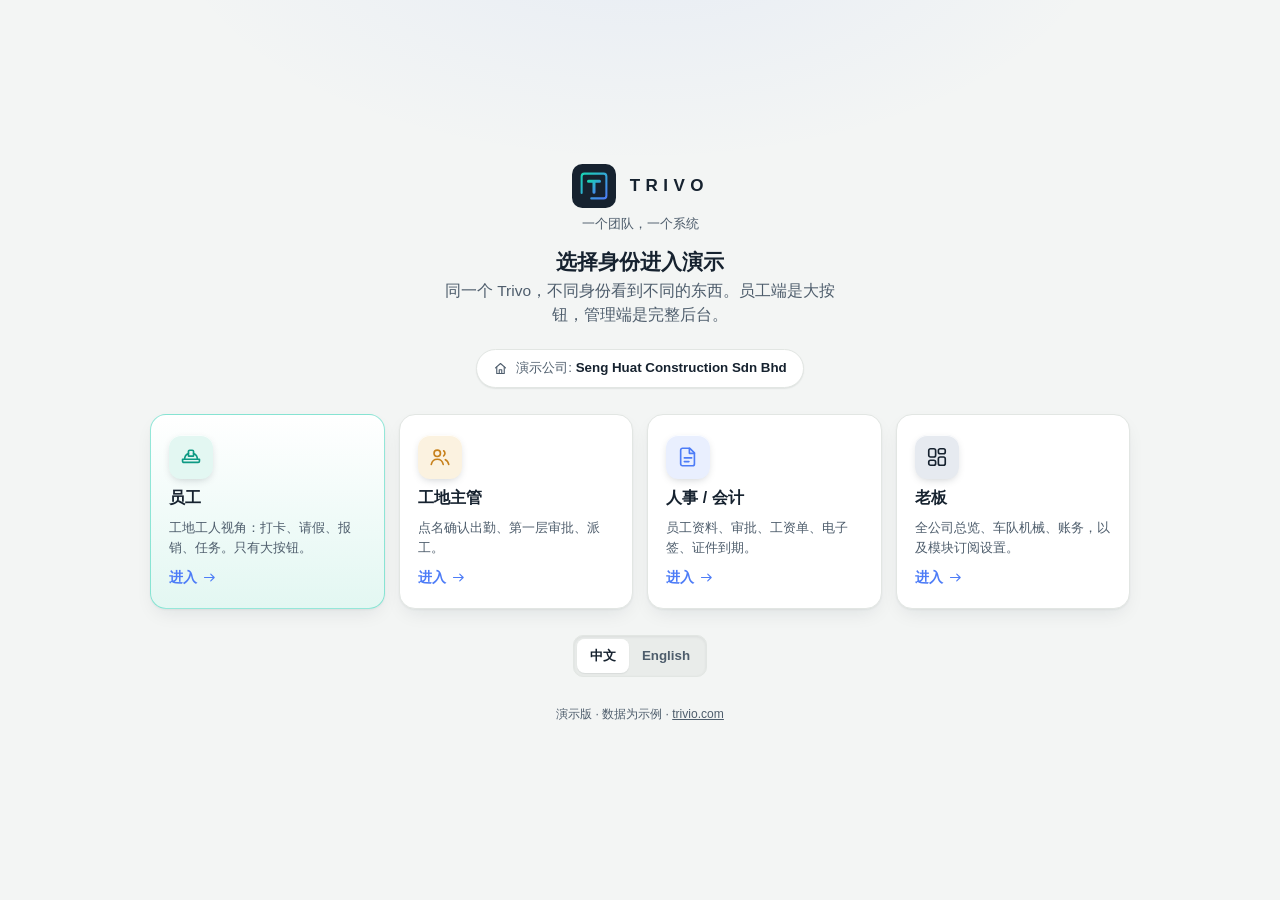
==== app.html @ 72b9173a "Trivo website + interactive demo" ====
<!DOCTYPE html>
<html lang="zh-CN">
<head>
<meta charset="UTF-8">
<meta name="viewport" content="width=device-width, initial-scale=1.0, viewport-fit=cover">
<title>Trivo · 演示 Demo</title>
<meta name="description" content="Trivo interactive demo — one login, modules by subscription: attendance, HR & payroll, tasks, inventory, fleet, accounting.">
<meta name="theme-color" content="#F3F5F4">
<meta name="apple-mobile-web-app-capable" content="yes">
<meta name="apple-mobile-web-app-status-bar-style" content="default">
<link rel="icon" href="assets/img/favicon.svg" type="image/svg+xml">
<link rel="stylesheet" href="assets/css/app.css">
</head>
<body>
<div id="app"><noscript><div style="padding:40px;text-align:center;font-family:sans-serif">请启用 JavaScript · Please enable JavaScript.</div></noscript></div>
<div id="toast-root" aria-live="assertive"></div>
<div id="modal-root"></div>
<script src="assets/js/app/i18n.js"></script>
<script src="assets/js/app/data.js"></script>
<script src="assets/js/app/ui.js"></script>
<script src="assets/js/app/views.js"></script>
<script src="assets/js/app/worker.js"></script>
<script src="assets/js/app/main.js"></script>
</body>
</html>
---- assets/css/app.css ----
/* ============================================================
   TRIVO app — light product theme
   Navy ink · paper surfaces · teal/blue accents (brand family)
   Worker mode = mobile-first, big targets, calm.
   ============================================================ */
:root {
  --bg: #F3F5F4;
  --bg-deep: #E9ECEA;
  --surface: #FFFFFF;
  --surface-2: #F9FAF9;
  --line: #E2E6E3;
  --line-strong: #CFD5D1;
  --ink: #16222F;
  --ink-2: #4E5D6C;
  --ink-3: #87939F;

  --navy: #16222F;
  --navy-2: #223247;
  --teal: #16C9AC;
  --teal-deep: #0E9A84;
  --teal-soft: #E3F7F2;
  --blue: #4D7CF7;
  --blue-soft: #E9EFFE;
  --grad: linear-gradient(110deg, #19D3B4, #4D7CF7);

  --amber: #C7811C; --amber-soft: #FBF2E0;
  --green: #2E8A63; --green-soft: #E4F3EB;
  --red: #C0493A; --red-soft: #FAE8E5;

  --sh-1: 0 1px 2px rgba(22,34,47,.05), 0 1px 1px rgba(22,34,47,.03);
  --sh-2: 0 1px 2px rgba(22,34,47,.05), 0 8px 20px -6px rgba(22,34,47,.1);
  --sh-3: 0 2px 4px rgba(22,34,47,.06), 0 18px 44px -10px rgba(22,34,47,.18);
  --edge: inset 0 1px 0 rgba(255,255,255,.8);

  --r-lg: 16px; --r-md: 12px; --r-sm: 9px;
  --font: -apple-system, BlinkMacSystemFont, "PingFang SC", "Hiragino Sans GB", "Microsoft YaHei", "Segoe UI", Helvetica, Arial, sans-serif;
  --fs: 15.5px;
  --ease: cubic-bezier(.3, .9, .35, 1);
}
html[data-fontsize="large"] { --fs: 18px; }

* { box-sizing: border-box; margin: 0; padding: 0; }
html { font-size: var(--fs); -webkit-text-size-adjust: 100%; text-size-adjust: 100%; }
body {
  font-family: var(--font); background: var(--bg); color: var(--ink);
  line-height: 1.55; -webkit-font-smoothing: antialiased; min-height: 100vh;
  overflow-x: hidden;
}
button { font: inherit; color: inherit; cursor: pointer; -webkit-tap-highlight-color: transparent; }
input, select, textarea { font: inherit; color: inherit; }
h1, h2, h3, h4 { font-weight: 650; line-height: 1.3; letter-spacing: .005em; }
:focus-visible { outline: 3px solid rgba(77,124,247,.4); outline-offset: 2px; border-radius: 6px; }
svg { display: block; }

/* ---------- login ---------- */
.login {
  min-height: 100vh; min-height: 100dvh;
  display: flex; flex-direction: column; align-items: center; justify-content: center;
  padding: calc(28px + env(safe-area-inset-top)) 20px calc(40px + env(safe-area-inset-bottom));
  background:
    radial-gradient(800px 420px at 50% -10%, rgba(77,124,247,.08), transparent 60%),
    var(--bg);
}
.login-logo { display: flex; align-items: center; gap: 12px; margin-bottom: 10px; }
.login-word { font-weight: 700; letter-spacing: .32em; font-size: 1.1rem; transform: translateX(.08em); }
.login h1 { font-size: 1.35rem; margin: 14px 0 4px; text-align: center; }
.login > p { color: var(--ink-2); text-align: center; max-width: 420px; }
.login-company {
  margin: 22px 0 26px; padding: 8px 16px; border-radius: 999px;
  background: var(--surface); border: 1px solid var(--line); box-shadow: var(--sh-1);
  font-size: .86rem; color: var(--ink-2); display: inline-flex; gap: 8px; align-items: center;
}
.login-company b { color: var(--ink); }
.role-grid { display: grid; grid-template-columns: repeat(auto-fit, minmax(220px, 1fr)); gap: 14px; width: min(980px, 100%); }
.role-card {
  text-align: left; padding: 20px 18px; border-radius: var(--r-lg);
  background: var(--surface); border: 1px solid var(--line); box-shadow: var(--sh-2), var(--edge);
  display: flex; flex-direction: column; gap: 9px; min-height: 44px;
  transition: transform .18s var(--ease), box-shadow .18s var(--ease), border-color .18s;
}
.role-card:hover { transform: translateY(-3px); box-shadow: var(--sh-3), var(--edge); }
.role-card:active { transform: translateY(-1px); }
.role-card.worker { border-color: rgba(22,201,172,.45); background: linear-gradient(180deg, #fff, var(--teal-soft)); }
.role-ico { width: 44px; height: 44px; border-radius: 12px; display: grid; place-items: center; box-shadow: var(--edge), 0 3px 8px -3px rgba(22,34,47,.25); }
.role-card h3 { font-size: 1.02rem; }
.role-card p { font-size: .84rem; color: var(--ink-2); }
.role-card .go { margin-top: auto; color: var(--blue); font-weight: 650; font-size: .88rem; display: flex; gap: 5px; align-items: center; }
.login-foot { margin-top: 28px; color: var(--ink-3); font-size: .78rem; text-align: center; }
.login-foot a { color: var(--ink-2); }

.seg { display: inline-flex; padding: 3px; border-radius: 10px; background: var(--bg-deep); border: 1px solid var(--line); box-shadow: inset 0 1px 3px rgba(22,34,47,.07); }
.seg button { border: 0; background: transparent; padding: 6px 13px; min-height: 34px; border-radius: 8px; color: var(--ink-2); font-weight: 600; font-size: .86rem; white-space: nowrap; transition: all .16s var(--ease); }
.seg button.on { background: #fff; color: var(--navy); box-shadow: var(--sh-1), var(--edge); }

/* ---------- frame (desktop roles) ---------- */
.frame { display: flex; min-height: 100vh; }
.sidebar {
  width: 248px; flex: 0 0 248px; position: sticky; top: 0; height: 100vh; overflow-y: auto;
  padding: calc(18px + env(safe-area-inset-top)) 14px 22px;
  display: flex; flex-direction: column; gap: 3px;
  border-right: 1px solid var(--line);
  background: linear-gradient(180deg, rgba(255,255,255,.7), rgba(255,255,255,.3));
  -webkit-backdrop-filter: blur(6px); backdrop-filter: blur(6px);
}
.brand { display: flex; align-items: center; gap: 11px; padding: 4px 8px 16px; }
.brand-word { font-weight: 700; letter-spacing: .3em; font-size: .95rem; line-height: 1.2; }
.brand-sub { font-size: .7rem; color: var(--ink-3); letter-spacing: .03em; margin-top: 2px; }
.nav-label { font-size: .7rem; font-weight: 650; color: var(--ink-3); text-transform: uppercase; letter-spacing: .09em; padding: 14px 12px 6px; }
.nav-item {
  display: flex; align-items: center; gap: 11px; width: 100%; padding: 10px 12px;
  border: 1px solid transparent; border-radius: var(--r-sm); background: transparent;
  color: var(--ink-2); font-weight: 550; text-align: left; min-height: 44px;
  transition: background .16s, color .16s, box-shadow .16s, transform .1s;
}
.nav-item svg { flex: 0 0 auto; opacity: .8; }
.nav-item:hover { background: rgba(255,255,255,.9); color: var(--ink); box-shadow: var(--sh-1); }
.nav-item:active { transform: translateY(1px); }
.nav-item.active { background: var(--surface); color: var(--navy); border-color: var(--line); box-shadow: var(--sh-2), var(--edge); }
.nav-item.active svg { opacity: 1; color: var(--teal-deep); }
.nav-item.locked { opacity: .55; }
.nav-item .nav-badge { margin-left: auto; min-width: 21px; height: 21px; padding: 0 6px; border-radius: 999px; background: var(--red); color: #fff; font-size: .7rem; font-weight: 700; display: grid; place-items: center; }
.nav-item .nav-lock { margin-left: auto; color: var(--ink-3); }
.sidebar-foot { margin-top: auto; padding: 14px 8px 0; font-size: .76rem; color: var(--ink-3); }

.main { flex: 1; min-width: 0; display: flex; flex-direction: column; }
.topbar {
  display: flex; align-items: center; gap: 12px; padding: calc(12px + env(safe-area-inset-top)) 26px 12px;
  position: sticky; top: 0; z-index: 40;
  background: rgba(243,245,244,.86); -webkit-backdrop-filter: blur(8px); backdrop-filter: blur(8px);
  border-bottom: 1px solid rgba(226,230,227,.9);
}
.topbar-title { font-size: 1.15rem; font-weight: 700; }
.topbar-date { color: var(--ink-3); font-size: .82rem; margin-top: -2px; }
.topbar-right { margin-left: auto; display: flex; align-items: center; gap: 9px; }
.content { padding: 22px 26px 70px; max-width: 1240px; width: 100%; margin: 0 auto; }

/* ---------- buttons ---------- */
.btn {
  display: inline-flex; align-items: center; justify-content: center; gap: 8px;
  min-height: 44px; padding: 9px 18px; border-radius: var(--r-sm);
  border: 1px solid var(--line-strong); background: linear-gradient(180deg, #fff, #F6F8F7);
  color: var(--ink); font-weight: 600; box-shadow: var(--sh-1), var(--edge); white-space: nowrap; user-select: none;
  transition: box-shadow .15s, transform .1s, background .15s, border-color .15s;
}
.btn:hover { box-shadow: var(--sh-2), var(--edge); border-color: #BFC6C2; }
.btn:active { transform: translateY(1px); box-shadow: inset 0 2px 4px rgba(22,34,47,.09); }
.btn-primary { background: linear-gradient(180deg, #2A3B52, var(--navy)); border-color: var(--navy); color: #fff; box-shadow: 0 1px 2px rgba(22,34,47,.3), 0 6px 16px -6px rgba(22,34,47,.5), inset 0 1px 0 rgba(255,255,255,.18); }
.btn-primary:hover { background: linear-gradient(180deg, #31445E, #1C2B3C); border-color: var(--navy); }
.btn-primary:active { box-shadow: inset 0 2px 6px rgba(0,0,0,.3); }
.btn-accent { background: var(--grad); border: none; color: #052A24; box-shadow: 0 6px 18px -6px rgba(22,201,172,.6), inset 0 1px 0 rgba(255,255,255,.35); }
.btn-accent:hover { filter: brightness(1.04); box-shadow: 0 8px 22px -6px rgba(22,201,172,.7), inset 0 1px 0 rgba(255,255,255,.35); }
.btn-success { background: linear-gradient(180deg, #3A9A72, #2E8A63); border-color: #2E8A63; color: #fff; box-shadow: 0 6px 16px -6px rgba(46,138,99,.6), inset 0 1px 0 rgba(255,255,255,.22); }
.btn-danger-soft { background: linear-gradient(180deg, #fff, var(--red-soft)); color: var(--red); border-color: #E7C3BC; }
.btn-ghost { background: transparent; border-color: transparent; box-shadow: none; color: var(--ink-2); }
.btn-ghost:hover { background: rgba(22,34,47,.06); box-shadow: none; }
.btn-sm { min-height: 36px; padding: 5px 13px; font-size: .86rem; border-radius: 8px; }
.btn-lg { min-height: 54px; padding: 13px 26px; font-size: 1.05rem; border-radius: var(--r-md); }
.btn-block { width: 100%; }
.btn[disabled] { opacity: .5; cursor: not-allowed; transform: none; }
.icon-btn { width: 42px; height: 42px; padding: 0; display: grid; place-items: center; border-radius: var(--r-sm); border: 1px solid var(--line); background: linear-gradient(180deg,#fff,#F6F8F7); color: var(--ink-2); box-shadow: var(--sh-1), var(--edge); position: relative; transition: box-shadow .15s, transform .1s; }
.icon-btn:hover { box-shadow: var(--sh-2), var(--edge); color: var(--ink); }
.icon-btn:active { transform: translateY(1px); }
.icon-btn .dot { position: absolute; top: 7px; right: 7px; width: 9px; height: 9px; border-radius: 50%; background: var(--red); border: 2px solid #fff; }
.chip { padding: 7px 15px; min-height: 40px; border-radius: 999px; border: 1px solid var(--line-strong); background: linear-gradient(180deg,#fff,#F7F8F6); color: var(--ink-2); font-weight: 600; font-size: .88rem; box-shadow: var(--sh-1), var(--edge); white-space: nowrap; transition: all .15s var(--ease); }
.chip.on { background: linear-gradient(180deg, #2A3B52, var(--navy)); color: #fff; border-color: var(--navy); }
.pill-row { display: flex; gap: 8px; flex-wrap: wrap; }

/* ---------- cards / stats ---------- */
.card { background: var(--surface); border: 1px solid var(--line); border-radius: var(--r-lg); box-shadow: var(--sh-2), var(--edge); }
.card-pad { padding: 18px 20px; }
.card-head { display: flex; align-items: center; gap: 12px; padding: 15px 20px; border-bottom: 1px solid var(--line); }
.card-head h3 { font-size: 1rem; }
.card-sub { color: var(--ink-3); font-size: .82rem; font-weight: 400; }
.grid { display: grid; gap: 14px; }
.grid-2 { grid-template-columns: repeat(2, minmax(0,1fr)); }
.grid-3 { grid-template-columns: repeat(3, minmax(0,1fr)); }
.grid-4 { grid-template-columns: repeat(4, minmax(0,1fr)); }
.stat { position: relative; overflow: hidden; padding: 16px 18px 14px; border-radius: var(--r-lg); background: var(--surface); border: 1px solid var(--line); box-shadow: var(--sh-2), var(--edge); cursor: pointer; text-align: left; width: 100%; transition: box-shadow .18s, transform .18s; }
.stat:hover { box-shadow: var(--sh-3), var(--edge); transform: translateY(-2px); }
.stat-top { display: flex; align-items: center; gap: 9px; color: var(--ink-2); font-size: .84rem; font-weight: 600; }
.stat-ico { width: 32px; height: 32px; border-radius: 9px; display: grid; place-items: center; flex: 0 0 auto; }
.stat-num { font-size: 1.8rem; font-weight: 720; margin-top: 7px; line-height: 1.15; letter-spacing: -.01em; }
.stat-num small { font-size: .9rem; font-weight: 600; color: var(--ink-3); margin-left: 3px; }
.stat-foot { font-size: .78rem; color: var(--ink-3); margin-top: 3px; }
.stat-foot.warn { color: var(--amber); font-weight: 600; } .stat-foot.bad { color: var(--red); font-weight: 600; } .stat-foot.good { color: var(--green); font-weight: 600; }
.tint-teal { background: var(--teal-soft); color: var(--teal-deep); }
.tint-blue { background: var(--blue-soft); color: var(--blue); }
.tint-amber { background: var(--amber-soft); color: var(--amber); }
.tint-green { background: var(--green-soft); color: var(--green); }
.tint-red { background: var(--red-soft); color: var(--red); }
.tint-navy { background: #E6EAF0; color: var(--navy); }

.badge { display: inline-flex; align-items: center; gap: 5px; padding: 3px 10px; border-radius: 999px; font-size: .76rem; font-weight: 650; border: 1px solid transparent; white-space: nowrap; }
.badge::before { content: ""; width: 7px; height: 7px; border-radius: 50%; background: currentColor; }
.badge.plain::before { display: none; }
.b-green { background: var(--green-soft); color: var(--green); border-color: #C8E4D4; }
.b-amber { background: var(--amber-soft); color: var(--amber); border-color: #EDD9B1; }
.b-red { background: var(--red-soft); color: var(--red); border-color: #ECC5BE; }
.b-blue { background: var(--blue-soft); color: var(--blue); border-color: #CBD8F7; }
.b-teal { background: var(--teal-soft); color: var(--teal-deep); border-color: #BFECE1; }
.b-gray { background: #EFF1F0; color: var(--ink-2); border-color: var(--line-strong); }

/* ---------- table ---------- */
.table-wrap { overflow-x: auto; border-radius: 0 0 var(--r-lg) var(--r-lg); -webkit-overflow-scrolling: touch; }
table.tbl { width: 100%; border-collapse: collapse; font-size: .9rem; }
.tbl th { text-align: left; padding: 10px 15px; font-size: .74rem; font-weight: 680; color: var(--ink-3); text-transform: uppercase; letter-spacing: .07em; background: var(--surface-2); border-bottom: 1px solid var(--line); white-space: nowrap; }
.tbl td { padding: 11px 15px; border-bottom: 1px solid var(--line); vertical-align: middle; }
.tbl tbody tr:hover { background: #F6F9FE; }
.tbl tbody tr:last-child td { border-bottom: 0; }
.tbl .num { text-align: right; font-variant-numeric: tabular-nums; }
.tbl td.strong { font-weight: 650; }
.row-click { cursor: pointer; }
.person { display: flex; align-items: center; gap: 10px; }
.avatar { width: 36px; height: 36px; border-radius: 50%; display: grid; place-items: center; font-weight: 700; font-size: .78rem; color: #fff; flex: 0 0 auto; box-shadow: var(--edge), 0 2px 5px -1px rgba(22,34,47,.3); }
.person-name { font-weight: 640; line-height: 1.25; }
.person-sub { font-size: .76rem; color: var(--ink-3); }

/* ---------- forms ---------- */
.field { display: flex; flex-direction: column; gap: 6px; margin-bottom: 14px; }
.field label { font-size: .86rem; font-weight: 650; color: var(--ink-2); }
.input, select.input, textarea.input { width: 100%; min-height: 46px; padding: 10px 14px; border-radius: var(--r-sm); border: 1px solid var(--line-strong); background: #fff; box-shadow: inset 0 1px 3px rgba(22,34,47,.06); font-size: max(16px, 1rem); transition: border-color .15s, box-shadow .15s; }
.input:focus { border-color: var(--blue); box-shadow: inset 0 1px 3px rgba(22,34,47,.06), 0 0 0 3px rgba(77,124,247,.15); outline: none; }
textarea.input { min-height: 84px; resize: vertical; }
select.input { appearance: none; background-image: url("data:image/svg+xml,%3Csvg xmlns='http://www.w3.org/2000/svg' width='16' height='16' viewBox='0 0 24 24' fill='none' stroke='%234E5D6C' stroke-width='2.4' stroke-linecap='round' stroke-linejoin='round'%3E%3Cpath d='m6 9 6 6 6-6'/%3E%3C/svg%3E"); background-repeat: no-repeat; background-position: right 12px center; padding-right: 38px; }
.search-box { position: relative; }
.search-box svg { position: absolute; left: 13px; top: 50%; transform: translateY(-50%); color: var(--ink-3); pointer-events: none; }
.search-box .input { padding-left: 42px; }
.switch { position: relative; width: 50px; height: 28px; flex: 0 0 auto; }
.switch input { position: absolute; opacity: 0; inset: 0; margin: 0; cursor: pointer; z-index: 2; }
.switch .track { position: absolute; inset: 0; border-radius: 999px; background: var(--bg-deep); border: 1px solid var(--line-strong); box-shadow: inset 0 2px 4px rgba(22,34,47,.12); transition: background .18s, border-color .18s; }
.switch .thumb { position: absolute; top: 3px; left: 3px; width: 22px; height: 22px; border-radius: 50%; background: linear-gradient(180deg,#fff,#F2F3F1); box-shadow: 0 2px 5px rgba(22,34,47,.28), var(--edge); transition: left .18s var(--ease); pointer-events: none; }
.switch input:checked + .track { background: var(--teal-deep); border-color: var(--teal-deep); }
.switch input:checked ~ .thumb { left: 25px; }
.switch input:disabled + .track { opacity: .6; }

/* ---------- modal / sheet ---------- */
.modal-overlay { position: fixed; inset: 0; z-index: 100; background: rgba(22,34,47,.45); -webkit-backdrop-filter: blur(3px); backdrop-filter: blur(3px); display: grid; place-items: center; padding: 20px; animation: fadeIn .18s var(--ease); }
.modal { width: min(600px, 100%); max-height: min(88vh, 900px); overflow-y: auto; -webkit-overflow-scrolling: touch; background: var(--surface); border-radius: 18px; box-shadow: var(--sh-3); animation: popIn .22s var(--ease); }
.modal.wide { width: min(860px, 100%); }
.modal-head { position: sticky; top: 0; z-index: 2; display: flex; align-items: center; gap: 12px; padding: 16px 22px 12px; background: var(--surface); border-bottom: 1px solid var(--line); }
.modal-head h3 { font-size: 1.05rem; }
.modal-body { padding: 18px 22px; }
.modal-foot { display: flex; justify-content: flex-end; gap: 10px; padding: 12px 22px calc(18px + env(safe-area-inset-bottom)); border-top: 1px solid var(--line); flex-wrap: wrap; }
.modal-foot .btn { min-width: 110px; }
@media (max-width: 640px) {
  .modal-overlay { place-items: end center; padding: 0; }
  .modal { width: 100%; max-height: 92dvh; border-radius: 22px 22px 0 0; animation: sheetIn .28s var(--ease); }
  .modal-foot .btn { flex: 1; }
}
@keyframes fadeIn { from { opacity: 0; } }
@keyframes popIn { from { opacity: 0; transform: translateY(10px) scale(.985); } }
@keyframes sheetIn { from { transform: translateY(40px); opacity: 0; } }

/* ---------- toast ---------- */
#toast-root { position: fixed; bottom: calc(22px + env(safe-area-inset-bottom)); left: 50%; transform: translateX(-50%); z-index: 200; display: flex; flex-direction: column; align-items: center; gap: 10px; pointer-events: none; width: 100%; padding: 0 16px; }
.toast { display: flex; align-items: center; gap: 10px; padding: 12px 18px; border-radius: 12px; background: var(--navy); color: #fff; font-weight: 600; font-size: .92rem; box-shadow: var(--sh-3); animation: toastIn .25s var(--ease); max-width: min(520px, 100%); }
.toast svg { flex: 0 0 auto; } .toast.ok svg { color: #6FE3C6; } .toast.warn svg { color: #F1BE6B; }
.toast.out { animation: toastOut .3s var(--ease) forwards; }
@keyframes toastIn { from { opacity: 0; transform: translateY(14px) scale(.96); } }
@keyframes toastOut { to { opacity: 0; transform: translateY(10px); } }

/* ---------- misc ---------- */
.feed { display: flex; flex-direction: column; }
.feed-item { display: flex; gap: 12px; padding: 12px 0; border-bottom: 1px solid var(--line); }
.feed-item:last-child { border-bottom: 0; }
.feed-ico { width: 34px; height: 34px; border-radius: 10px; display: grid; place-items: center; flex: 0 0 auto; }
.feed-title { font-weight: 620; font-size: .92rem; }
.feed-sub { font-size: .79rem; color: var(--ink-3); margin-top: 1px; }
.feed-time { margin-left: auto; font-size: .75rem; color: var(--ink-3); white-space: nowrap; padding-top: 2px; }
.appr-row { display: flex; align-items: center; gap: 14px; padding: 13px 18px; border-bottom: 1px solid var(--line); flex-wrap: wrap; }
.appr-row:last-child { border-bottom: 0; }
.appr-main { flex: 1; min-width: 200px; }
.appr-actions { display: flex; gap: 8px; }
.progress { height: 8px; border-radius: 999px; background: var(--bg-deep); overflow: hidden; box-shadow: inset 0 1px 2px rgba(22,34,47,.1); }
.progress > i { display: block; height: 100%; border-radius: 999px; background: var(--grad); transition: width .4s var(--ease); }
.progress.warn > i { background: linear-gradient(90deg, #E0A64C, var(--amber)); }
.progress.bad > i { background: linear-gradient(90deg, #D4705F, var(--red)); }
.kv { display: grid; grid-template-columns: minmax(110px, auto) 1fr; gap: 6px 16px; font-size: .92rem; }
.kv dt { color: var(--ink-3); } .kv dd { font-weight: 600; }
.section-title { display: flex; align-items: baseline; gap: 10px; margin: 24px 0 12px; }
.section-title h2 { font-size: 1.08rem; }
.empty { padding: 40px 20px; text-align: center; color: var(--ink-3); display: flex; flex-direction: column; align-items: center; gap: 10px; }
.empty svg { opacity: .4; }
.muted { color: var(--ink-3); } .small { font-size: .84rem; }
.flex { display: flex; align-items: center; gap: 10px; } .wrap { flex-wrap: wrap; } .spacer { margin-left: auto; }
.mb-14 { margin-bottom: 14px; } .mt-0 { margin-top: 0 !important; } .w-full { width: 100%; } .nowrap { white-space: nowrap; } .right { text-align: right; }
.days-left { font-weight: 700; font-variant-numeric: tabular-nums; }
.days-left.bad { color: var(--red); } .days-left.warn { color: var(--amber); } .days-left.ok { color: var(--green); }
.view-enter { animation: viewIn .26s var(--ease); }
@keyframes viewIn { from { opacity: 0; transform: translateY(8px); } }
.note { display: flex; gap: 8px; align-items: flex-start; font-size: .84rem; color: var(--ink-2); padding: 11px 14px; border-radius: var(--r-md); background: var(--blue-soft); border: 1px solid #D5DFF8; }
.note svg { flex: 0 0 auto; margin-top: 2px; color: var(--blue); }

/* locked module */
.locked-view { max-width: 640px; margin: 30px auto; text-align: center; }
.locked-ico { width: 70px; height: 70px; border-radius: 20px; margin: 0 auto 18px; display: grid; place-items: center; background: var(--surface); border: 1px solid var(--line); box-shadow: var(--sh-2); color: var(--ink-3); }
.locked-view h2 { font-size: 1.4rem; margin-bottom: 8px; }
.locked-view p { color: var(--ink-2); margin-bottom: 20px; }
.locked-feats { display: grid; grid-template-columns: 1fr 1fr; gap: 8px; text-align: left; margin: 0 auto 24px; max-width: 460px; }
.locked-feats div { display: flex; gap: 8px; font-size: .88rem; color: var(--ink-2); align-items: flex-start; }
.locked-feats svg { color: var(--teal-deep); flex: 0 0 auto; margin-top: 3px; }

/* subscription settings */
.sub-row { display: flex; align-items: center; gap: 14px; padding: 14px 18px; border-bottom: 1px solid var(--line); }
.sub-row:last-child { border-bottom: 0; }
.sub-row .sub-ico { width: 40px; height: 40px; border-radius: 11px; display: grid; place-items: center; flex: 0 0 auto; }
.sub-row b { display: block; } .sub-row small { color: var(--ink-3); font-size: .8rem; }
.sub-price { margin-left: auto; font-variant-numeric: tabular-nums; color: var(--ink-2); font-size: .88rem; white-space: nowrap; }
.sub-total { display: flex; align-items: baseline; gap: 10px; padding: 16px 20px; }
.sub-total b { font-size: 1.5rem; }

/* fleet map */
.map-stage { position: relative; border-radius: var(--r-lg); overflow: hidden; border: 1px solid var(--line); box-shadow: var(--sh-2); background: #DCE7EF; }
.map-stage svg.basemap { display: block; width: 100%; height: auto; }
.map-pin { position: absolute; transform: translate(-50%, -100%); cursor: pointer; filter: drop-shadow(0 3px 4px rgba(22,34,47,.35)); border: 0; background: none; padding: 0; transition: transform .15s var(--ease); }
.map-pin.selected { transform: translate(-50%, -100%) scale(1.18); }
.map-pin .plate { position: absolute; top: calc(100% + 2px); left: 50%; transform: translateX(-50%); background: rgba(22,34,47,.86); color: #fff; font-size: .62rem; font-weight: 700; padding: 2px 6px; border-radius: 6px; white-space: nowrap; letter-spacing: .03em; }
.map-legend { position: absolute; left: 10px; bottom: 10px; display: flex; gap: 10px; background: rgba(255,255,255,.92); border: 1px solid var(--line); border-radius: 9px; padding: 7px 12px; font-size: .74rem; font-weight: 600; color: var(--ink-2); }
.map-legend i { width: 9px; height: 9px; border-radius: 50%; display: inline-block; margin-right: 5px; }
.veh-row { display: flex; align-items: center; gap: 12px; padding: 10px 15px; border-bottom: 1px solid var(--line); cursor: pointer; border-left: 3px solid transparent; }
.veh-row.selected { background: var(--blue-soft); border-left-color: var(--blue); }
.veh-plate { font-weight: 720; letter-spacing: .03em; } .veh-sub { font-size: .76rem; color: var(--ink-3); }

/* payslip / document print */
.doc { font-size: .92rem; }
.doc-head { display: flex; justify-content: space-between; gap: 14px; padding-bottom: 12px; border-bottom: 2px solid var(--ink); margin-bottom: 14px; }
.doc table { width: 100%; border-collapse: collapse; }
.doc td { padding: 7px 4px; border-bottom: 1px dashed var(--line-strong); }
.doc td.num { text-align: right; font-variant-numeric: tabular-nums; }
.doc .total-row td { border-top: 2px solid var(--ink); border-bottom: 0; font-weight: 720; font-size: 1rem; padding-top: 10px; }
.sig-pad { width: 100%; height: 150px; border-radius: var(--r-md); border: 1.5px dashed var(--line-strong); background: #fff; touch-action: none; display: block; }
.sig-done { display: inline-block; font-family: "Brush Script MT", "Segoe Script", cursive; font-size: 1.6rem; color: var(--navy); }

/* kanban-ish tasks */
.task-cols { display: grid; grid-template-columns: repeat(3, minmax(0,1fr)); gap: 14px; align-items: start; }
.task-col h4 { font-size: .8rem; letter-spacing: .08em; text-transform: uppercase; color: var(--ink-3); margin: 0 0 10px 4px; }
.task-card { padding: 13px 14px; border-radius: var(--r-md); background: var(--surface); border: 1px solid var(--line); box-shadow: var(--sh-1), var(--edge); margin-bottom: 10px; }
.task-card b { display: block; font-size: .93rem; }
.task-card .tc-sub { font-size: .78rem; color: var(--ink-3); margin: 3px 0 8px; }
.task-card .tc-foot { display: flex; align-items: center; gap: 8px; }

/* ============================================================
   WORKER MODE — mobile-first
   ============================================================ */
.wk { min-height: 100vh; min-height: 100dvh; max-width: 520px; margin: 0 auto; padding: calc(14px + env(safe-area-inset-top)) 16px calc(28px + env(safe-area-inset-bottom)); display: flex; flex-direction: column; gap: 14px; }
.wk-head { display: flex; align-items: center; gap: 12px; padding: 4px 2px; }
.wk-head .avatar { width: 46px; height: 46px; font-size: .95rem; }
.wk-hi { font-weight: 720; font-size: 1.15rem; line-height: 1.2; }
.wk-sub { font-size: .8rem; color: var(--ink-3); }
.wk-net { display: flex; align-items: center; gap: 8px; padding: 9px 12px; border-radius: 12px; font-size: .8rem; font-weight: 600; border: 1px solid var(--line); background: var(--surface); }
.wk-net.off { background: var(--amber-soft); border-color: #EDD9B1; color: var(--amber); }
.wk-net .switch { width: 42px; height: 24px; } .wk-net .switch .thumb { width: 18px; height: 18px; } .wk-net .switch input:checked ~ .thumb { left: 21px; }
.wk-tiles { display: grid; grid-template-columns: 1fr 1fr; gap: 12px; }
.wk-tile { position: relative; display: flex; flex-direction: column; align-items: flex-start; gap: 8px; min-height: 118px; padding: 16px 16px 14px; border-radius: 18px; text-align: left; background: var(--surface); border: 1px solid var(--line); box-shadow: var(--sh-2), var(--edge); transition: transform .12s var(--ease), box-shadow .15s; }
.wk-tile:active { transform: scale(.98); box-shadow: var(--sh-1); }
.wk-tile .wk-ico { width: 40px; height: 40px; border-radius: 12px; display: grid; place-items: center; }
.wk-tile b { font-size: 1.08rem; }
.wk-tile span.sub { font-size: .78rem; color: var(--ink-3); }
.wk-tile.main { grid-column: 1 / -1; min-height: 136px; background: linear-gradient(118deg, #0F8F79, #2A56C9); border: none; color: #fff; box-shadow: 0 14px 30px -12px rgba(42,86,201,.6), inset 0 1px 0 rgba(255,255,255,.25); }
.wk-tile.main .wk-ico { background: rgba(255,255,255,.2); color: #fff; }
.wk-tile.main span.sub { color: rgba(255,255,255,.8); }
.wk-tile.main.out { background: linear-gradient(118deg, #2A3B52, #16222F); }
.wk-tile.done { background: var(--green-soft); border-color: #C8E4D4; }
.wk-tile .tbadge { position: absolute; top: 12px; right: 12px; min-width: 22px; height: 22px; padding: 0 7px; border-radius: 999px; background: var(--red); color: #fff; font-size: .72rem; font-weight: 700; display: grid; place-items: center; }
.wk-tile .tstamp { position: absolute; top: 14px; right: 14px; font-size: .78rem; font-weight: 700; color: rgba(255,255,255,.85); font-variant-numeric: tabular-nums; }
.wk-section { font-size: .76rem; letter-spacing: .08em; text-transform: uppercase; color: var(--ink-3); font-weight: 650; margin: 6px 2px -4px; }
.wk-list { display: flex; flex-direction: column; }
.wk-item { display: flex; align-items: center; gap: 12px; padding: 12px 0; border-bottom: 1px solid var(--line); }
.wk-item:last-child { border-bottom: 0; }
.wk-item b { font-size: .95rem; display: block; } .wk-item small { color: var(--ink-3); font-size: .78rem; }
.wk-item .spacer { margin-left: auto; }
.queue-badge { display: inline-flex; align-items: center; gap: 5px; font-size: .74rem; font-weight: 650; padding: 3px 9px; border-radius: 999px; }
.queue-badge.wait { background: var(--amber-soft); color: var(--amber); }
.queue-badge.sync { background: var(--green-soft); color: var(--green); }
.wk-foot { margin-top: auto; display: flex; gap: 8px; align-items: center; justify-content: center; flex-wrap: wrap; padding-top: 8px; }

/* camera stamp */
.stamp { position: relative; border-radius: 18px; overflow: hidden; aspect-ratio: 4/4.4; background: radial-gradient(130% 90% at 80% 0%, #4A5663 0%, #313B47 44%, #232A33 100%); border: 1px solid var(--line); }
.stamp::before { content: ""; position: absolute; inset: 0; background: linear-gradient(160deg, transparent 52%, rgba(208,170,110,.16) 52.5%, rgba(208,170,110,.08) 68%, transparent 68.5%), linear-gradient(20deg, rgba(100,118,130,.5) 0%, transparent 36%); }
.stamp-map { position: absolute; top: 12px; left: 12px; width: 96px; height: 70px; border-radius: 9px; background: linear-gradient(115deg, #D8E6D2 0 38%, #BFD9EA 38% 56%, #D8E6D2 56% 100%); border: 2px solid rgba(255,255,255,.9); }
.stamp-map::after { content: ""; position: absolute; left: 46%; top: 36%; width: 11px; height: 11px; border-radius: 50% 50% 50% 0; background: #3B82E0; transform: rotate(-45deg); }
.stamp-verify { position: absolute; top: 12px; right: 12px; display: flex; align-items: center; gap: 6px; background: rgba(14,140,119,.92); color: #fff; font-size: .7rem; font-weight: 700; padding: 5px 10px; border-radius: 999px; }
.stamp-time { position: absolute; left: 12px; bottom: 92px; background: rgba(46,30,12,.84); border-radius: 11px; padding: 9px 14px 8px; color: #fff; }
.stamp-time b { font-size: 1.7rem; letter-spacing: .02em; font-variant-numeric: tabular-nums; }
.stamp-time span { display: block; color: #F3C871; font-size: .76rem; font-weight: 600; }
.stamp-meta { position: absolute; left: 12px; right: 12px; bottom: 12px; border-left: 3px solid #F3C871; padding-left: 11px; color: rgba(255,255,255,.95); font-size: .76rem; line-height: 1.5; text-shadow: 0 1px 3px rgba(0,0,0,.6); }
.big-choice { display: grid; grid-template-columns: 1fr 1fr; gap: 10px; }
.big-choice button { min-height: 58px; border-radius: 14px; border: 1.5px solid var(--line-strong); background: #fff; font-weight: 650; font-size: 1rem; transition: all .14s var(--ease); }
.big-choice button.on { border-color: var(--teal-deep); background: var(--teal-soft); color: var(--teal-deep); box-shadow: 0 0 0 3px rgba(22,201,172,.18); }
.big-choice.three { grid-template-columns: 1fr 1fr 1fr; }
.amount-input { font-size: 2rem !important; font-weight: 700; text-align: center; min-height: 64px !important; }

/* ---------- print ---------- */
@media print {
  body * { visibility: hidden; }
  .print-area, .print-area * { visibility: visible; }
  .print-area { position: absolute; inset: 0; padding: 24px; }
}

/* ---------- responsive ---------- */
.menu-toggle { display: none; }
@media (max-width: 1080px) { .grid-4 { grid-template-columns: repeat(2,1fr); } .grid-3 { grid-template-columns: repeat(2,1fr); } .task-cols { grid-template-columns: 1fr; } }
@media (max-width: 860px) {
  .sidebar { position: fixed; z-index: 90; left: 0; top: 0; bottom: 0; transform: translateX(-105%); transition: transform .25s var(--ease); background: var(--surface); box-shadow: var(--sh-3); width: 282px; height: 100dvh; }
  body.nav-open .sidebar { transform: translateX(0); }
  .nav-scrim { display: none; position: fixed; inset: 0; z-index: 80; background: rgba(22,34,47,.35); }
  body.nav-open .nav-scrim { display: block; }
  .menu-toggle { display: grid; }
  .content { padding: 16px 16px 60px; }
  .topbar { padding-left: 14px; padding-right: 14px; }
  .grid-2 { grid-template-columns: 1fr; }
  .topbar-date { display: none; }
}
@media (max-width: 560px) {
  .grid-4, .grid-3 { grid-template-columns: 1fr 1fr; }
  .stat-num { font-size: 1.5rem; }
  .appr-actions { width: 100%; } .appr-actions .btn { flex: 1; }
  .locked-feats { grid-template-columns: 1fr; }
  .topbar .seg { display: none; }
  .topbar-title { font-size: 1rem; white-space: nowrap; overflow: hidden; text-overflow: ellipsis; max-width: 42vw; }
  .topbar { gap: 8px; }
}
@media (prefers-reduced-motion: reduce) { * { transition-duration: .01ms !important; animation-duration: .01ms !important; } }
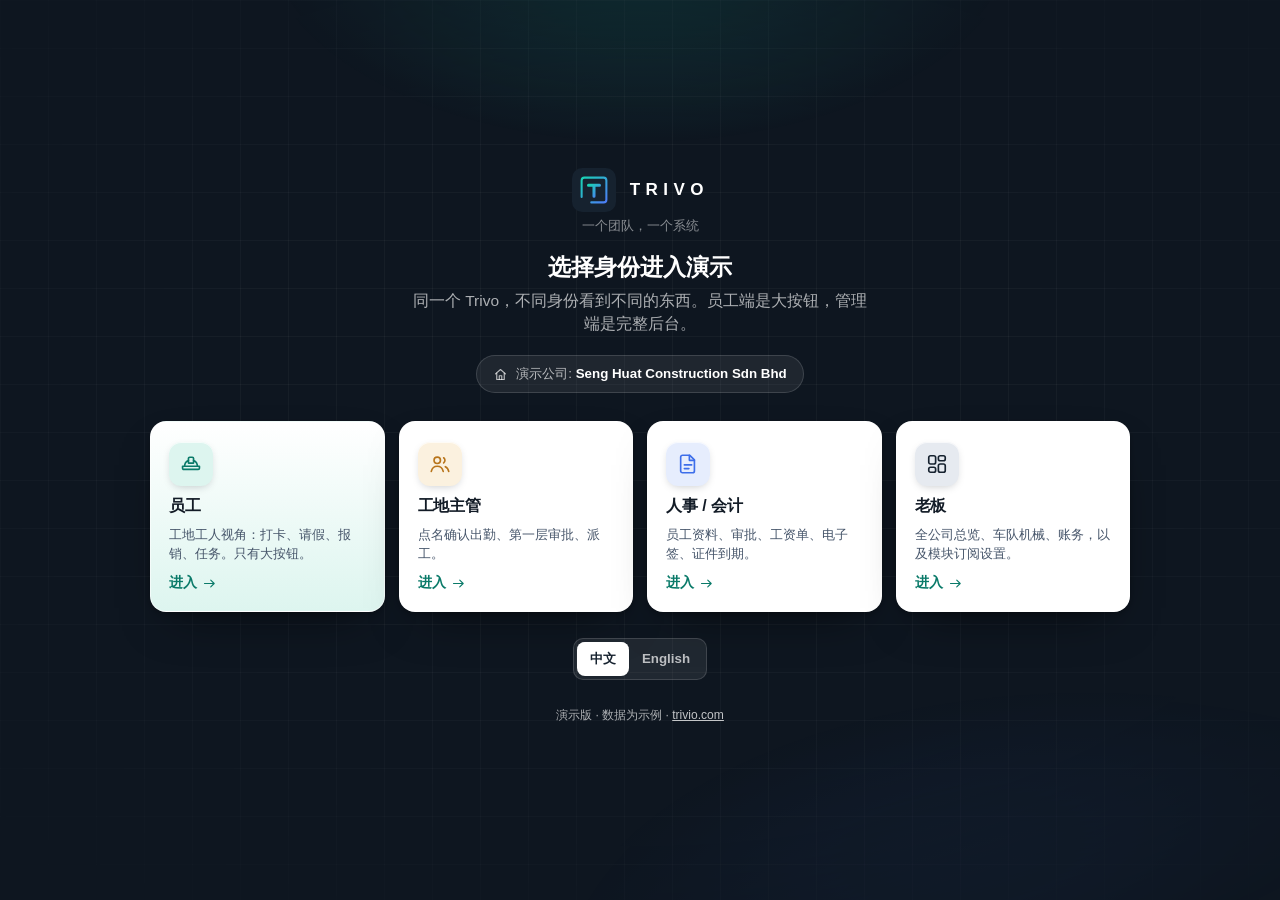
==== commit 28148fcd: "minor fixes" ====
--- a/app.html
+++ b/app.html
@@ -8,18 +8,18 @@
 <meta name="theme-color" content="#F3F5F4">
 <meta name="apple-mobile-web-app-capable" content="yes">
 <meta name="apple-mobile-web-app-status-bar-style" content="default">
-<link rel="icon" href="assets/img/favicon.svg" type="image/svg+xml">
-<link rel="stylesheet" href="assets/css/app.css">
+<link rel="icon" href="assets/img/favicon.svg?v=20261012a" type="image/svg+xml">
+<link rel="stylesheet" href="assets/css/app.css?v=20261012a">
 </head>
 <body>
 <div id="app"><noscript><div style="padding:40px;text-align:center;font-family:sans-serif">请启用 JavaScript · Please enable JavaScript.</div></noscript></div>
 <div id="toast-root" aria-live="assertive"></div>
 <div id="modal-root"></div>
-<script src="assets/js/app/i18n.js"></script>
-<script src="assets/js/app/data.js"></script>
-<script src="assets/js/app/ui.js"></script>
-<script src="assets/js/app/views.js"></script>
-<script src="assets/js/app/worker.js"></script>
-<script src="assets/js/app/main.js"></script>
+<script src="assets/js/app/i18n.js?v=20261012a"></script>
+<script src="assets/js/app/data.js?v=20261012a"></script>
+<script src="assets/js/app/ui.js?v=20261012a"></script>
+<script src="assets/js/app/views.js?v=20261012a"></script>
+<script src="assets/js/app/worker.js?v=20261012a"></script>
+<script src="assets/js/app/main.js?v=20261012a"></script>
 </body>
 </html>
--- a/assets/css/app.css
+++ b/assets/css/app.css
@@ -1,41 +1,45 @@
 /* ============================================================
-   TRIVO app — light product theme
-   Navy ink · paper surfaces · teal/blue accents (brand family)
-   Worker mode = mobile-first, big targets, calm.
+   TRIVO app — product theme v2
+   Navy chrome (sidebar / primary) · paper content · teal accent.
+   Rules: solid colours, layered shadows for depth, motion only on
+   transform + opacity, 44px+ targets, tabular numbers.
    ============================================================ */
 :root {
-  --bg: #F3F5F4;
-  --bg-deep: #E9ECEA;
+  --bg: #EEF1F4;
+  --bg-deep: #E3E8ED;
   --surface: #FFFFFF;
-  --surface-2: #F9FAF9;
-  --line: #E2E6E3;
-  --line-strong: #CFD5D1;
-  --ink: #16222F;
-  --ink-2: #4E5D6C;
-  --ink-3: #87939F;
+  --surface-2: #F6F8FA;
+  --line: #E1E6EB;
+  --line-strong: #CBD3DB;
+  --ink: #121B26;
+  --ink-2: #46556A;
+  --ink-3: #7B8794;
 
   --navy: #16222F;
-  --navy-2: #223247;
-  --teal: #16C9AC;
+  --navy-2: #1F2E40;
+  --navy-deep: #0E1620;
+  --teal: #19D3B4;
   --teal-deep: #0E9A84;
-  --teal-soft: #E3F7F2;
-  --blue: #4D7CF7;
-  --blue-soft: #E9EFFE;
-  --grad: linear-gradient(110deg, #19D3B4, #4D7CF7);
-
-  --amber: #C7811C; --amber-soft: #FBF2E0;
-  --green: #2E8A63; --green-soft: #E4F3EB;
-  --red: #C0493A; --red-soft: #FAE8E5;
-
-  --sh-1: 0 1px 2px rgba(22,34,47,.05), 0 1px 1px rgba(22,34,47,.03);
-  --sh-2: 0 1px 2px rgba(22,34,47,.05), 0 8px 20px -6px rgba(22,34,47,.1);
-  --sh-3: 0 2px 4px rgba(22,34,47,.06), 0 18px 44px -10px rgba(22,34,47,.18);
-  --edge: inset 0 1px 0 rgba(255,255,255,.8);
-
-  --r-lg: 16px; --r-md: 12px; --r-sm: 9px;
-  --font: -apple-system, BlinkMacSystemFont, "PingFang SC", "Hiragino Sans GB", "Microsoft YaHei", "Segoe UI", Helvetica, Arial, sans-serif;
+  --teal-ink: #0A7A69;
+  --teal-soft: #DDF5EF;
+  --blue: #3D6EEA;
+  --blue-soft: #E6EDFD;
+
+  --amber: #B8741A; --amber-soft: #FBF1DF;
+  --green: #25805B; --green-soft: #E1F3E9;
+  --red: #C2402F; --red-soft: #FBE7E3;
+
+  --sh-1: 0 1px 2px rgba(18,27,38,.06), 0 1px 1px rgba(18,27,38,.04);
+  --sh-2: 0 1px 2px rgba(18,27,38,.05), 0 6px 18px -8px rgba(18,27,38,.14);
+  --sh-3: 0 2px 4px rgba(18,27,38,.06), 0 20px 48px -16px rgba(18,27,38,.26);
+  --sh-navy: 0 1px 2px rgba(14,22,32,.35), 0 8px 20px -8px rgba(14,22,32,.55);
+  --edge: inset 0 1px 0 rgba(255,255,255,.7);
+
+  --r-xl: 20px; --r-lg: 16px; --r-md: 12px; --r-sm: 9px;
+  --font: -apple-system, BlinkMacSystemFont, "Inter", "PingFang SC", "Hiragino Sans GB", "Microsoft YaHei", "Segoe UI", Helvetica, Arial, sans-serif;
   --fs: 15.5px;
   --ease: cubic-bezier(.3, .9, .35, 1);
+  --spring: cubic-bezier(.34, 1.3, .5, 1);
 }
 html[data-fontsize="large"] { --fs: 18px; }
 
@@ -43,130 +47,155 @@
 html { font-size: var(--fs); -webkit-text-size-adjust: 100%; text-size-adjust: 100%; }
 body {
   font-family: var(--font); background: var(--bg); color: var(--ink);
-  line-height: 1.55; -webkit-font-smoothing: antialiased; min-height: 100vh;
-  overflow-x: hidden;
-}
-button { font: inherit; color: inherit; cursor: pointer; -webkit-tap-highlight-color: transparent; }
+  line-height: 1.5; -webkit-font-smoothing: antialiased; min-height: 100vh;
+  overflow-x: hidden; font-variant-numeric: tabular-nums;
+}
+button { font: inherit; color: inherit; cursor: pointer; -webkit-tap-highlight-color: transparent; touch-action: manipulation; }
 input, select, textarea { font: inherit; color: inherit; }
-h1, h2, h3, h4 { font-weight: 650; line-height: 1.3; letter-spacing: .005em; }
-:focus-visible { outline: 3px solid rgba(77,124,247,.4); outline-offset: 2px; border-radius: 6px; }
-svg { display: block; }
-
-/* ---------- login ---------- */
+h1, h2, h3, h4 { font-weight: 650; line-height: 1.28; letter-spacing: -.005em; }
+:focus-visible { outline: 3px solid rgba(61,110,234,.4); outline-offset: 2px; border-radius: 6px; }
+svg { display: inline-block; vertical-align: -.16em; }
+.flex svg, .btn svg, .icon-btn svg, .nav-item svg, .stat-ico svg, .feed-ico svg, .wk-ico svg, .role-ico svg, .sub-ico svg, .locked-ico svg, .empty svg, .toast svg, .avatar svg { vertical-align: middle; }
+a { color: var(--blue); }
+
+/* ---------- login (dark brand canvas, like the website) ---------- */
 .login {
-  min-height: 100vh; min-height: 100dvh;
+  min-height: 100vh; min-height: 100dvh; position: relative; overflow: hidden;
   display: flex; flex-direction: column; align-items: center; justify-content: center;
-  padding: calc(28px + env(safe-area-inset-top)) 20px calc(40px + env(safe-area-inset-bottom));
+  padding: calc(28px + env(safe-area-inset-top)) 20px calc(36px + env(safe-area-inset-bottom));
+  background: var(--navy-deep); color: #fff;
+}
+.login::before {
+  content: ""; position: absolute; inset: 0; pointer-events: none;
   background:
-    radial-gradient(800px 420px at 50% -10%, rgba(77,124,247,.08), transparent 60%),
-    var(--bg);
-}
-.login-logo { display: flex; align-items: center; gap: 12px; margin-bottom: 10px; }
+    radial-gradient(640px 360px at 50% -8%, rgba(25,211,180,.22), transparent 60%),
+    radial-gradient(900px 500px at 85% 110%, rgba(61,110,234,.22), transparent 60%),
+    linear-gradient(rgba(255,255,255,.035) 1px, transparent 1px),
+    linear-gradient(90deg, rgba(255,255,255,.035) 1px, transparent 1px);
+  background-size: auto, auto, 48px 48px, 48px 48px;
+  -webkit-mask-image: radial-gradient(80% 70% at 50% 45%, #000 40%, transparent 100%);
+  mask-image: radial-gradient(80% 70% at 50% 45%, #000 40%, transparent 100%);
+}
+.login > * { position: relative; }
+.login-logo { display: flex; align-items: center; gap: 12px; margin-bottom: 8px; }
 .login-word { font-weight: 700; letter-spacing: .32em; font-size: 1.1rem; transform: translateX(.08em); }
-.login h1 { font-size: 1.35rem; margin: 14px 0 4px; text-align: center; }
-.login > p { color: var(--ink-2); text-align: center; max-width: 420px; }
+.login h1 { font-size: 1.5rem; margin: 18px 0 6px; text-align: center; }
+.login > p { color: rgba(255,255,255,.66); text-align: center; max-width: 460px; }
+.login > p.muted { color: rgba(255,255,255,.5); }
 .login-company {
-  margin: 22px 0 26px; padding: 8px 16px; border-radius: 999px;
-  background: var(--surface); border: 1px solid var(--line); box-shadow: var(--sh-1);
-  font-size: .86rem; color: var(--ink-2); display: inline-flex; gap: 8px; align-items: center;
-}
-.login-company b { color: var(--ink); }
-.role-grid { display: grid; grid-template-columns: repeat(auto-fit, minmax(220px, 1fr)); gap: 14px; width: min(980px, 100%); }
+  margin: 20px 0 28px; padding: 8px 16px; border-radius: 999px;
+  background: rgba(255,255,255,.07); border: 1px solid rgba(255,255,255,.14);
+  font-size: .86rem; color: rgba(255,255,255,.7); display: inline-flex; gap: 8px; align-items: center;
+}
+.login-company b { color: #fff; }
+.role-grid { display: grid; grid-template-columns: repeat(auto-fit, minmax(210px, 1fr)); gap: 14px; width: min(980px, 100%); perspective: 1200px; }
 .role-card {
-  text-align: left; padding: 20px 18px; border-radius: var(--r-lg);
-  background: var(--surface); border: 1px solid var(--line); box-shadow: var(--sh-2), var(--edge);
+  text-align: left; padding: 20px 18px 18px; border-radius: var(--r-lg); color: var(--ink);
+  background: var(--surface); border: 1px solid rgba(255,255,255,.6);
+  box-shadow: 0 1px 0 rgba(255,255,255,.4) inset, 0 20px 50px -24px rgba(0,0,0,.7), 0 2px 6px rgba(0,0,0,.25);
   display: flex; flex-direction: column; gap: 9px; min-height: 44px;
-  transition: transform .18s var(--ease), box-shadow .18s var(--ease), border-color .18s;
-}
-.role-card:hover { transform: translateY(-3px); box-shadow: var(--sh-3), var(--edge); }
-.role-card:active { transform: translateY(-1px); }
-.role-card.worker { border-color: rgba(22,201,172,.45); background: linear-gradient(180deg, #fff, var(--teal-soft)); }
-.role-ico { width: 44px; height: 44px; border-radius: 12px; display: grid; place-items: center; box-shadow: var(--edge), 0 3px 8px -3px rgba(22,34,47,.25); }
-.role-card h3 { font-size: 1.02rem; }
-.role-card p { font-size: .84rem; color: var(--ink-2); }
-.role-card .go { margin-top: auto; color: var(--blue); font-weight: 650; font-size: .88rem; display: flex; gap: 5px; align-items: center; }
-.login-foot { margin-top: 28px; color: var(--ink-3); font-size: .78rem; text-align: center; }
-.login-foot a { color: var(--ink-2); }
-
-.seg { display: inline-flex; padding: 3px; border-radius: 10px; background: var(--bg-deep); border: 1px solid var(--line); box-shadow: inset 0 1px 3px rgba(22,34,47,.07); }
-.seg button { border: 0; background: transparent; padding: 6px 13px; min-height: 34px; border-radius: 8px; color: var(--ink-2); font-weight: 600; font-size: .86rem; white-space: nowrap; transition: all .16s var(--ease); }
+  transform: translateZ(0); transition: transform .22s var(--spring), box-shadow .22s var(--ease);
+}
+.role-card:hover { transform: translateY(-4px) translateZ(0); box-shadow: 0 1px 0 rgba(255,255,255,.4) inset, 0 30px 60px -22px rgba(0,0,0,.75), 0 4px 10px rgba(0,0,0,.25); }
+.role-card:active { transform: translateY(-1px) scale(.99); transition-duration: .08s; }
+.role-card.worker { background: linear-gradient(180deg, #fff, var(--teal-soft)); }
+.role-ico { width: 44px; height: 44px; border-radius: 12px; display: grid; place-items: center; box-shadow: var(--edge), 0 3px 8px -3px rgba(18,27,38,.25); }
+.role-card h3 { font-size: 1.04rem; }
+.role-card p { font-size: .84rem; color: var(--ink-2); line-height: 1.5; }
+.role-card .go { margin-top: auto; color: var(--teal-ink); font-weight: 650; font-size: .88rem; display: flex; gap: 5px; align-items: center; }
+.login .seg { background: rgba(255,255,255,.08); border-color: rgba(255,255,255,.14); box-shadow: none; }
+.login .seg button { color: rgba(255,255,255,.7); }
+.login .seg button.on { background: #fff; color: var(--navy); }
+.login-foot { margin-top: 26px; color: rgba(255,255,255,.45); font-size: .78rem; text-align: center; }
+.login-foot a { color: rgba(255,255,255,.75); }
+
+.seg { display: inline-flex; padding: 3px; border-radius: 10px; background: var(--bg-deep); border: 1px solid var(--line); box-shadow: inset 0 1px 2px rgba(18,27,38,.06); }
+.seg button { border: 0; background: transparent; padding: 6px 13px; min-height: 34px; border-radius: 8px; color: var(--ink-2); font-weight: 600; font-size: .86rem; white-space: nowrap; transition: background .16s var(--ease), color .16s, box-shadow .16s; }
 .seg button.on { background: #fff; color: var(--navy); box-shadow: var(--sh-1), var(--edge); }
 
-/* ---------- frame (desktop roles) ---------- */
+/* ---------- frame ---------- */
 .frame { display: flex; min-height: 100vh; }
 .sidebar {
-  width: 248px; flex: 0 0 248px; position: sticky; top: 0; height: 100vh; overflow-y: auto;
-  padding: calc(18px + env(safe-area-inset-top)) 14px 22px;
-  display: flex; flex-direction: column; gap: 3px;
-  border-right: 1px solid var(--line);
-  background: linear-gradient(180deg, rgba(255,255,255,.7), rgba(255,255,255,.3));
-  -webkit-backdrop-filter: blur(6px); backdrop-filter: blur(6px);
-}
-.brand { display: flex; align-items: center; gap: 11px; padding: 4px 8px 16px; }
+  width: 258px; flex: 0 0 258px; position: sticky; top: 0; height: 100vh; overflow-y: auto;
+  padding: calc(18px + env(safe-area-inset-top)) 12px 18px;
+  display: flex; flex-direction: column; gap: 2px;
+  background: linear-gradient(180deg, #17232F 0%, #0F1824 100%); color: rgba(255,255,255,.72);
+  box-shadow: inset -1px 0 0 rgba(255,255,255,.06);
+}
+.brand { display: flex; align-items: center; gap: 11px; padding: 4px 8px 18px; color: #fff; }
 .brand-word { font-weight: 700; letter-spacing: .3em; font-size: .95rem; line-height: 1.2; }
-.brand-sub { font-size: .7rem; color: var(--ink-3); letter-spacing: .03em; margin-top: 2px; }
-.nav-label { font-size: .7rem; font-weight: 650; color: var(--ink-3); text-transform: uppercase; letter-spacing: .09em; padding: 14px 12px 6px; }
+.brand-sub { font-size: .7rem; color: rgba(255,255,255,.5); letter-spacing: .03em; margin-top: 2px; }
+.nav-label { font-size: .66rem; font-weight: 650; color: rgba(255,255,255,.38); text-transform: uppercase; letter-spacing: .1em; padding: 14px 12px 6px; }
 .nav-item {
   display: flex; align-items: center; gap: 11px; width: 100%; padding: 10px 12px;
-  border: 1px solid transparent; border-radius: var(--r-sm); background: transparent;
-  color: var(--ink-2); font-weight: 550; text-align: left; min-height: 44px;
-  transition: background .16s, color .16s, box-shadow .16s, transform .1s;
-}
-.nav-item svg { flex: 0 0 auto; opacity: .8; }
-.nav-item:hover { background: rgba(255,255,255,.9); color: var(--ink); box-shadow: var(--sh-1); }
-.nav-item:active { transform: translateY(1px); }
-.nav-item.active { background: var(--surface); color: var(--navy); border-color: var(--line); box-shadow: var(--sh-2), var(--edge); }
-.nav-item.active svg { opacity: 1; color: var(--teal-deep); }
-.nav-item.locked { opacity: .55; }
-.nav-item .nav-badge { margin-left: auto; min-width: 21px; height: 21px; padding: 0 6px; border-radius: 999px; background: var(--red); color: #fff; font-size: .7rem; font-weight: 700; display: grid; place-items: center; }
-.nav-item .nav-lock { margin-left: auto; color: var(--ink-3); }
-.sidebar-foot { margin-top: auto; padding: 14px 8px 0; font-size: .76rem; color: var(--ink-3); }
+  border: 1px solid transparent; border-radius: 10px; background: transparent;
+  color: rgba(255,255,255,.72); font-weight: 550; text-align: left; min-height: 44px; position: relative; line-height: 1.25;
+  transition: background .16s, color .16s, transform .1s;
+}
+.nav-item svg { flex: 0 0 auto; opacity: .75; }
+.nav-item:hover { background: rgba(255,255,255,.06); color: #fff; }
+.nav-item:active { transform: scale(.985); }
+.nav-item.active { background: rgba(255,255,255,.1); color: #fff; border-color: rgba(255,255,255,.08); box-shadow: 0 6px 14px -8px rgba(0,0,0,.6), inset 0 1px 0 rgba(255,255,255,.08); }
+.nav-item.active::before { content: ""; position: absolute; left: -1px; top: 11px; bottom: 11px; width: 3px; border-radius: 3px; background: var(--teal); box-shadow: 0 0 10px rgba(25,211,180,.6); }
+.nav-item.active svg { opacity: 1; color: var(--teal); }
+.nav-item.locked { color: rgba(255,255,255,.4); }
+.nav-item .nav-badge { margin-left: auto; min-width: 21px; height: 21px; padding: 0 6px; border-radius: 999px; background: #E25D4B; color: #fff; font-size: .7rem; font-weight: 700; display: grid; place-items: center; box-shadow: 0 2px 6px -2px rgba(226,93,75,.8); }
+.nav-item .nav-lock { margin-left: auto; color: rgba(255,255,255,.35); }
+.sidebar-foot { margin-top: auto; padding: 16px 6px 0; font-size: .76rem; color: rgba(255,255,255,.5); border-top: 1px solid rgba(255,255,255,.08); }
+.sidebar-foot .btn { background: rgba(255,255,255,.08); border-color: rgba(255,255,255,.14); color: #fff; box-shadow: none; }
+.sidebar-foot .btn:hover { background: rgba(255,255,255,.14); }
+.sidebar-foot .name { font-weight: 650; color: #fff; white-space: nowrap; overflow: hidden; text-overflow: ellipsis; }
 
 .main { flex: 1; min-width: 0; display: flex; flex-direction: column; }
 .topbar {
-  display: flex; align-items: center; gap: 12px; padding: calc(12px + env(safe-area-inset-top)) 26px 12px;
-  position: sticky; top: 0; z-index: 40;
-  background: rgba(243,245,244,.86); -webkit-backdrop-filter: blur(8px); backdrop-filter: blur(8px);
-  border-bottom: 1px solid rgba(226,230,227,.9);
-}
-.topbar-title { font-size: 1.15rem; font-weight: 700; }
-.topbar-date { color: var(--ink-3); font-size: .82rem; margin-top: -2px; }
-.topbar-right { margin-left: auto; display: flex; align-items: center; gap: 9px; }
-.content { padding: 22px 26px 70px; max-width: 1240px; width: 100%; margin: 0 auto; }
+  display: flex; align-items: center; gap: 12px; padding: calc(10px + env(safe-area-inset-top)) 28px 10px;
+  position: sticky; top: 0; z-index: 40; min-height: 64px;
+  background: rgba(255,255,255,.92); border-bottom: 1px solid var(--line);
+}
+.topbar-title { font-size: 1.12rem; font-weight: 700; letter-spacing: -.01em; }
+.topbar-date { color: var(--ink-3); font-size: .8rem; margin-top: -1px; }
+.topbar-right { margin-left: auto; display: flex; align-items: center; gap: 8px; }
+.content { padding: 24px 28px 72px; max-width: 1240px; width: 100%; margin: 0 auto; }
+.page-title { font-size: 1.32rem; letter-spacing: -.01em; }
+.page-sub { color: var(--ink-3); margin: 3px 0 18px; }
 
 /* ---------- buttons ---------- */
 .btn {
   display: inline-flex; align-items: center; justify-content: center; gap: 8px;
   min-height: 44px; padding: 9px 18px; border-radius: var(--r-sm);
-  border: 1px solid var(--line-strong); background: linear-gradient(180deg, #fff, #F6F8F7);
-  color: var(--ink); font-weight: 600; box-shadow: var(--sh-1), var(--edge); white-space: nowrap; user-select: none;
-  transition: box-shadow .15s, transform .1s, background .15s, border-color .15s;
-}
-.btn:hover { box-shadow: var(--sh-2), var(--edge); border-color: #BFC6C2; }
-.btn:active { transform: translateY(1px); box-shadow: inset 0 2px 4px rgba(22,34,47,.09); }
-.btn-primary { background: linear-gradient(180deg, #2A3B52, var(--navy)); border-color: var(--navy); color: #fff; box-shadow: 0 1px 2px rgba(22,34,47,.3), 0 6px 16px -6px rgba(22,34,47,.5), inset 0 1px 0 rgba(255,255,255,.18); }
-.btn-primary:hover { background: linear-gradient(180deg, #31445E, #1C2B3C); border-color: var(--navy); }
-.btn-primary:active { box-shadow: inset 0 2px 6px rgba(0,0,0,.3); }
-.btn-accent { background: var(--grad); border: none; color: #052A24; box-shadow: 0 6px 18px -6px rgba(22,201,172,.6), inset 0 1px 0 rgba(255,255,255,.35); }
-.btn-accent:hover { filter: brightness(1.04); box-shadow: 0 8px 22px -6px rgba(22,201,172,.7), inset 0 1px 0 rgba(255,255,255,.35); }
-.btn-success { background: linear-gradient(180deg, #3A9A72, #2E8A63); border-color: #2E8A63; color: #fff; box-shadow: 0 6px 16px -6px rgba(46,138,99,.6), inset 0 1px 0 rgba(255,255,255,.22); }
-.btn-danger-soft { background: linear-gradient(180deg, #fff, var(--red-soft)); color: var(--red); border-color: #E7C3BC; }
+  border: 1px solid var(--line-strong); background: #fff;
+  color: var(--ink); font-weight: 600; box-shadow: var(--sh-1); white-space: nowrap; user-select: none;
+  transition: box-shadow .15s, transform .1s var(--ease), background .15s, border-color .15s;
+}
+.btn:hover { box-shadow: var(--sh-2); border-color: #B9C3CD; background: #FBFCFD; }
+.btn:active { transform: translateY(1px) scale(.985); box-shadow: inset 0 2px 4px rgba(18,27,38,.08); transition-duration: .06s; }
+.btn-primary { background: var(--navy); border-color: var(--navy); color: #fff; box-shadow: var(--sh-navy), inset 0 1px 0 rgba(255,255,255,.12); }
+.btn-primary:hover { background: var(--navy-2); border-color: var(--navy-2); }
+.btn-primary:active { box-shadow: inset 0 2px 6px rgba(0,0,0,.35); }
+.btn-accent { background: var(--teal-deep); border-color: var(--teal-deep); color: #fff; box-shadow: 0 1px 2px rgba(14,154,132,.35), 0 8px 20px -8px rgba(14,154,132,.7), inset 0 1px 0 rgba(255,255,255,.2); }
+.btn-accent:hover { background: #108F7B; border-color: #108F7B; }
+.btn-success { background: var(--green); border-color: var(--green); color: #fff; box-shadow: 0 1px 2px rgba(37,128,91,.3), 0 8px 18px -8px rgba(37,128,91,.7), inset 0 1px 0 rgba(255,255,255,.18); }
+.btn-success:hover { background: #2B8F66; }
+.btn-danger-soft { background: #fff; color: var(--red); border-color: #E9C4BD; }
+.btn-danger-soft:hover { background: var(--red-soft); }
 .btn-ghost { background: transparent; border-color: transparent; box-shadow: none; color: var(--ink-2); }
-.btn-ghost:hover { background: rgba(22,34,47,.06); box-shadow: none; }
+.btn-ghost:hover { background: rgba(18,27,38,.06); box-shadow: none; border-color: transparent; }
 .btn-sm { min-height: 36px; padding: 5px 13px; font-size: .86rem; border-radius: 8px; }
 .btn-lg { min-height: 54px; padding: 13px 26px; font-size: 1.05rem; border-radius: var(--r-md); }
 .btn-block { width: 100%; }
 .btn[disabled] { opacity: .5; cursor: not-allowed; transform: none; }
-.icon-btn { width: 42px; height: 42px; padding: 0; display: grid; place-items: center; border-radius: var(--r-sm); border: 1px solid var(--line); background: linear-gradient(180deg,#fff,#F6F8F7); color: var(--ink-2); box-shadow: var(--sh-1), var(--edge); position: relative; transition: box-shadow .15s, transform .1s; }
-.icon-btn:hover { box-shadow: var(--sh-2), var(--edge); color: var(--ink); }
-.icon-btn:active { transform: translateY(1px); }
-.icon-btn .dot { position: absolute; top: 7px; right: 7px; width: 9px; height: 9px; border-radius: 50%; background: var(--red); border: 2px solid #fff; }
-.chip { padding: 7px 15px; min-height: 40px; border-radius: 999px; border: 1px solid var(--line-strong); background: linear-gradient(180deg,#fff,#F7F8F6); color: var(--ink-2); font-weight: 600; font-size: .88rem; box-shadow: var(--sh-1), var(--edge); white-space: nowrap; transition: all .15s var(--ease); }
-.chip.on { background: linear-gradient(180deg, #2A3B52, var(--navy)); color: #fff; border-color: var(--navy); }
+.icon-btn { width: 42px; height: 42px; padding: 0; display: grid; place-items: center; border-radius: var(--r-sm); border: 1px solid var(--line); background: #fff; color: var(--ink-2); box-shadow: var(--sh-1); position: relative; transition: box-shadow .15s, transform .1s; }
+.icon-btn:hover { box-shadow: var(--sh-2); color: var(--ink); }
+.icon-btn:active { transform: scale(.95); }
+.icon-btn .dot { position: absolute; top: 8px; right: 8px; width: 9px; height: 9px; border-radius: 50%; background: #E25D4B; border: 2px solid #fff; }
+.chip { padding: 7px 15px; min-height: 40px; border-radius: 999px; border: 1px solid var(--line-strong); background: #fff; color: var(--ink-2); font-weight: 600; font-size: .88rem; white-space: nowrap; transition: background .15s, color .15s, border-color .15s, transform .1s; }
+.chip:hover { border-color: #B9C3CD; color: var(--ink); }
+.chip:active { transform: scale(.97); }
+.chip.on { background: var(--navy); color: #fff; border-color: var(--navy); box-shadow: var(--sh-navy); }
 .pill-row { display: flex; gap: 8px; flex-wrap: wrap; }
 
 /* ---------- cards / stats ---------- */
-.card { background: var(--surface); border: 1px solid var(--line); border-radius: var(--r-lg); box-shadow: var(--sh-2), var(--edge); }
+.card { background: var(--surface); border: 1px solid var(--line); border-radius: var(--r-lg); box-shadow: var(--sh-2); }
 .card-pad { padding: 18px 20px; }
 .card-head { display: flex; align-items: center; gap: 12px; padding: 15px 20px; border-bottom: 1px solid var(--line); }
 .card-head h3 { font-size: 1rem; }
@@ -175,106 +204,123 @@
 .grid-2 { grid-template-columns: repeat(2, minmax(0,1fr)); }
 .grid-3 { grid-template-columns: repeat(3, minmax(0,1fr)); }
 .grid-4 { grid-template-columns: repeat(4, minmax(0,1fr)); }
-.stat { position: relative; overflow: hidden; padding: 16px 18px 14px; border-radius: var(--r-lg); background: var(--surface); border: 1px solid var(--line); box-shadow: var(--sh-2), var(--edge); cursor: pointer; text-align: left; width: 100%; transition: box-shadow .18s, transform .18s; }
-.stat:hover { box-shadow: var(--sh-3), var(--edge); transform: translateY(-2px); }
-.stat-top { display: flex; align-items: center; gap: 9px; color: var(--ink-2); font-size: .84rem; font-weight: 600; }
+
+.stat { position: relative; overflow: hidden; display: flex; flex-direction: column; gap: 10px; padding: 16px 18px 15px; border-radius: var(--r-lg); background: var(--surface); border: 1px solid var(--line); box-shadow: var(--sh-2); cursor: pointer; text-align: left; width: 100%; min-height: 118px; transition: box-shadow .2s var(--ease), transform .2s var(--spring), border-color .2s; }
+.stat:hover { box-shadow: var(--sh-3); transform: translateY(-3px); border-color: var(--line-strong); }
+.stat:active { transform: translateY(-1px) scale(.99); transition-duration: .08s; }
+.stat-top { display: flex; align-items: center; gap: 9px; color: var(--ink-2); font-size: .84rem; font-weight: 600; position: relative; }
 .stat-ico { width: 32px; height: 32px; border-radius: 9px; display: grid; place-items: center; flex: 0 0 auto; }
-.stat-num { font-size: 1.8rem; font-weight: 720; margin-top: 7px; line-height: 1.15; letter-spacing: -.01em; }
-.stat-num small { font-size: .9rem; font-weight: 600; color: var(--ink-3); margin-left: 3px; }
-.stat-foot { font-size: .78rem; color: var(--ink-3); margin-top: 3px; }
+.stat-body { display: flex; align-items: baseline; gap: 10px; flex-wrap: wrap; margin-top: auto; position: relative; }
+.stat-num { font-size: 2rem; font-weight: 720; line-height: 1; letter-spacing: -.02em; display: inline-flex; align-items: baseline; gap: 2px; }
+.stat-num.money { font-size: 1.45rem; }
+.stat-num small { font-size: .95rem; font-weight: 600; color: var(--ink-3); letter-spacing: 0; margin-left: 2px; }
+.stat-foot { font-size: .8rem; color: var(--ink-3); line-height: 1.3; }
 .stat-foot.warn { color: var(--amber); font-weight: 600; } .stat-foot.bad { color: var(--red); font-weight: 600; } .stat-foot.good { color: var(--green); font-weight: 600; }
-.tint-teal { background: var(--teal-soft); color: var(--teal-deep); }
+.stat.static { cursor: default; } .stat.static:hover { transform: none; box-shadow: var(--sh-2); }
+.tint-teal { background: var(--teal-soft); color: var(--teal-ink); }
 .tint-blue { background: var(--blue-soft); color: var(--blue); }
 .tint-amber { background: var(--amber-soft); color: var(--amber); }
 .tint-green { background: var(--green-soft); color: var(--green); }
 .tint-red { background: var(--red-soft); color: var(--red); }
 .tint-navy { background: #E6EAF0; color: var(--navy); }
-
-.badge { display: inline-flex; align-items: center; gap: 5px; padding: 3px 10px; border-radius: 999px; font-size: .76rem; font-weight: 650; border: 1px solid transparent; white-space: nowrap; }
-.badge::before { content: ""; width: 7px; height: 7px; border-radius: 50%; background: currentColor; }
+.stat[data-tint="tint-teal"] { --tint: var(--teal-soft); } .stat[data-tint="tint-blue"] { --tint: var(--blue-soft); } .stat[data-tint="tint-amber"] { --tint: var(--amber-soft); } .stat[data-tint="tint-green"] { --tint: var(--green-soft); } .stat[data-tint="tint-red"] { --tint: var(--red-soft); } .stat[data-tint="tint-navy"] { --tint: #E6EAF0; }
+
+.badge { display: inline-flex; align-items: center; gap: 5px; padding: 3px 10px; border-radius: 999px; font-size: .76rem; font-weight: 650; border: 1px solid transparent; white-space: nowrap; line-height: 1.5; }
+.badge::before { content: ""; width: 6px; height: 6px; border-radius: 50%; background: currentColor; }
 .badge.plain::before { display: none; }
-.b-green { background: var(--green-soft); color: var(--green); border-color: #C8E4D4; }
-.b-amber { background: var(--amber-soft); color: var(--amber); border-color: #EDD9B1; }
-.b-red { background: var(--red-soft); color: var(--red); border-color: #ECC5BE; }
-.b-blue { background: var(--blue-soft); color: var(--blue); border-color: #CBD8F7; }
-.b-teal { background: var(--teal-soft); color: var(--teal-deep); border-color: #BFECE1; }
-.b-gray { background: #EFF1F0; color: var(--ink-2); border-color: var(--line-strong); }
+.b-green { background: var(--green-soft); color: var(--green); border-color: #C3E3D2; }
+.b-amber { background: var(--amber-soft); color: var(--amber); border-color: #EBD7AE; }
+.b-red { background: var(--red-soft); color: var(--red); border-color: #EBC3BA; }
+.b-blue { background: var(--blue-soft); color: var(--blue); border-color: #C6D5F8; }
+.b-teal { background: var(--teal-soft); color: var(--teal-ink); border-color: #B8E8DC; }
+.b-gray { background: #EEF1F4; color: var(--ink-2); border-color: var(--line-strong); }
 
 /* ---------- table ---------- */
 .table-wrap { overflow-x: auto; border-radius: 0 0 var(--r-lg) var(--r-lg); -webkit-overflow-scrolling: touch; }
+.card > .table-wrap:first-child { border-radius: var(--r-lg); }
 table.tbl { width: 100%; border-collapse: collapse; font-size: .9rem; }
-.tbl th { text-align: left; padding: 10px 15px; font-size: .74rem; font-weight: 680; color: var(--ink-3); text-transform: uppercase; letter-spacing: .07em; background: var(--surface-2); border-bottom: 1px solid var(--line); white-space: nowrap; }
-.tbl td { padding: 11px 15px; border-bottom: 1px solid var(--line); vertical-align: middle; }
-.tbl tbody tr:hover { background: #F6F9FE; }
+.tbl th { text-align: left; padding: 10px 16px; font-size: .72rem; font-weight: 680; color: var(--ink-3); text-transform: uppercase; letter-spacing: .07em; background: var(--surface-2); border-bottom: 1px solid var(--line); white-space: nowrap; }
+.tbl td { padding: 11px 16px; border-bottom: 1px solid var(--line); vertical-align: middle; }
+.tbl tbody tr { transition: background .12s; }
+.tbl tbody tr:hover { background: #F5F8FC; }
 .tbl tbody tr:last-child td { border-bottom: 0; }
+.tbl tfoot td { background: var(--surface-2); border-top: 1px solid var(--line); }
 .tbl .num { text-align: right; font-variant-numeric: tabular-nums; }
 .tbl td.strong { font-weight: 650; }
+.tbl th.num { text-align: right; }
 .row-click { cursor: pointer; }
 .person { display: flex; align-items: center; gap: 10px; }
-.avatar { width: 36px; height: 36px; border-radius: 50%; display: grid; place-items: center; font-weight: 700; font-size: .78rem; color: #fff; flex: 0 0 auto; box-shadow: var(--edge), 0 2px 5px -1px rgba(22,34,47,.3); }
+.avatar { width: 36px; height: 36px; border-radius: 50%; display: grid; place-items: center; font-weight: 700; font-size: .78rem; color: #fff; flex: 0 0 auto; box-shadow: inset 0 1px 0 rgba(255,255,255,.35), 0 2px 5px -1px rgba(18,27,38,.35); letter-spacing: .02em; }
 .person-name { font-weight: 640; line-height: 1.25; }
 .person-sub { font-size: .76rem; color: var(--ink-3); }
+.ic { display: inline-flex; align-items: center; gap: 4px; vertical-align: middle; }
 
 /* ---------- forms ---------- */
 .field { display: flex; flex-direction: column; gap: 6px; margin-bottom: 14px; }
 .field label { font-size: .86rem; font-weight: 650; color: var(--ink-2); }
-.input, select.input, textarea.input { width: 100%; min-height: 46px; padding: 10px 14px; border-radius: var(--r-sm); border: 1px solid var(--line-strong); background: #fff; box-shadow: inset 0 1px 3px rgba(22,34,47,.06); font-size: max(16px, 1rem); transition: border-color .15s, box-shadow .15s; }
-.input:focus { border-color: var(--blue); box-shadow: inset 0 1px 3px rgba(22,34,47,.06), 0 0 0 3px rgba(77,124,247,.15); outline: none; }
+.input, select.input, textarea.input { width: 100%; min-height: 46px; padding: 10px 14px; border-radius: var(--r-sm); border: 1px solid var(--line-strong); background: #fff; box-shadow: inset 0 1px 2px rgba(18,27,38,.05); font-size: max(16px, 1rem); transition: border-color .15s, box-shadow .15s; }
+.input:focus { border-color: var(--blue); box-shadow: inset 0 1px 2px rgba(18,27,38,.05), 0 0 0 3px rgba(61,110,234,.15); outline: none; }
 textarea.input { min-height: 84px; resize: vertical; }
-select.input { appearance: none; background-image: url("data:image/svg+xml,%3Csvg xmlns='http://www.w3.org/2000/svg' width='16' height='16' viewBox='0 0 24 24' fill='none' stroke='%234E5D6C' stroke-width='2.4' stroke-linecap='round' stroke-linejoin='round'%3E%3Cpath d='m6 9 6 6 6-6'/%3E%3C/svg%3E"); background-repeat: no-repeat; background-position: right 12px center; padding-right: 38px; }
+select.input { appearance: none; background-image: url("data:image/svg+xml,%3Csvg xmlns='http://www.w3.org/2000/svg' width='16' height='16' viewBox='0 0 24 24' fill='none' stroke='%2346556A' stroke-width='2.4' stroke-linecap='round' stroke-linejoin='round'%3E%3Cpath d='m6 9 6 6 6-6'/%3E%3C/svg%3E"); background-repeat: no-repeat; background-position: right 12px center; padding-right: 38px; }
 .search-box { position: relative; }
 .search-box svg { position: absolute; left: 13px; top: 50%; transform: translateY(-50%); color: var(--ink-3); pointer-events: none; }
 .search-box .input { padding-left: 42px; }
-.switch { position: relative; width: 50px; height: 28px; flex: 0 0 auto; }
-.switch input { position: absolute; opacity: 0; inset: 0; margin: 0; cursor: pointer; z-index: 2; }
-.switch .track { position: absolute; inset: 0; border-radius: 999px; background: var(--bg-deep); border: 1px solid var(--line-strong); box-shadow: inset 0 2px 4px rgba(22,34,47,.12); transition: background .18s, border-color .18s; }
-.switch .thumb { position: absolute; top: 3px; left: 3px; width: 22px; height: 22px; border-radius: 50%; background: linear-gradient(180deg,#fff,#F2F3F1); box-shadow: 0 2px 5px rgba(22,34,47,.28), var(--edge); transition: left .18s var(--ease); pointer-events: none; }
-.switch input:checked + .track { background: var(--teal-deep); border-color: var(--teal-deep); }
-.switch input:checked ~ .thumb { left: 25px; }
-.switch input:disabled + .track { opacity: .6; }
+.switch { position: relative; width: 50px; height: 28px; flex: 0 0 auto; display: inline-block; }
+.switch input { position: absolute; opacity: 0; inset: 0; margin: 0; cursor: pointer; z-index: 2; width: 100%; height: 100%; }
+.switch .track { position: absolute; inset: 0; border-radius: 999px; background: #D2D9E0; box-shadow: inset 0 2px 4px rgba(18,27,38,.14); transition: background .2s; }
+.switch .thumb { position: absolute; top: 3px; left: 3px; width: 22px; height: 22px; border-radius: 50%; background: #fff; box-shadow: 0 2px 5px rgba(18,27,38,.3), var(--edge); transition: transform .22s var(--spring); pointer-events: none; }
+.switch input:checked + .track { background: var(--teal-deep); }
+.switch input:checked ~ .thumb { transform: translateX(22px); }
+.switch input:disabled + .track { opacity: .55; }
+.switch input:active ~ .thumb { transform: scale(.92); } .switch input:checked:active ~ .thumb { transform: translateX(22px) scale(.92); }
 
 /* ---------- modal / sheet ---------- */
-.modal-overlay { position: fixed; inset: 0; z-index: 100; background: rgba(22,34,47,.45); -webkit-backdrop-filter: blur(3px); backdrop-filter: blur(3px); display: grid; place-items: center; padding: 20px; animation: fadeIn .18s var(--ease); }
-.modal { width: min(600px, 100%); max-height: min(88vh, 900px); overflow-y: auto; -webkit-overflow-scrolling: touch; background: var(--surface); border-radius: 18px; box-shadow: var(--sh-3); animation: popIn .22s var(--ease); }
+.modal-overlay { position: fixed; inset: 0; z-index: 100; background: rgba(14,22,32,.55); display: grid; place-items: center; padding: 20px; animation: fadeIn .18s var(--ease); }
+.modal { width: min(600px, 100%); max-height: min(88vh, 900px); overflow-y: auto; -webkit-overflow-scrolling: touch; background: var(--surface); border-radius: 18px; box-shadow: var(--sh-3), 0 0 0 1px rgba(255,255,255,.5) inset; animation: popIn .26s var(--spring); will-change: transform; }
 .modal.wide { width: min(860px, 100%); }
 .modal-head { position: sticky; top: 0; z-index: 2; display: flex; align-items: center; gap: 12px; padding: 16px 22px 12px; background: var(--surface); border-bottom: 1px solid var(--line); }
 .modal-head h3 { font-size: 1.05rem; }
 .modal-body { padding: 18px 22px; }
-.modal-foot { display: flex; justify-content: flex-end; gap: 10px; padding: 12px 22px calc(18px + env(safe-area-inset-bottom)); border-top: 1px solid var(--line); flex-wrap: wrap; }
+.modal-foot { display: flex; justify-content: flex-end; gap: 10px; padding: 12px 22px calc(18px + env(safe-area-inset-bottom)); border-top: 1px solid var(--line); flex-wrap: wrap; background: var(--surface); position: sticky; bottom: 0; }
 .modal-foot .btn { min-width: 110px; }
 @media (max-width: 640px) {
   .modal-overlay { place-items: end center; padding: 0; }
-  .modal { width: 100%; max-height: 92dvh; border-radius: 22px 22px 0 0; animation: sheetIn .28s var(--ease); }
+  .modal { width: 100%; max-height: 92dvh; border-radius: 22px 22px 0 0; animation: sheetIn .32s var(--spring); }
+  .modal-head { padding-top: 22px; }
+  .modal-head::before { content: ""; position: absolute; top: 8px; left: 50%; width: 40px; height: 4px; border-radius: 2px; background: var(--line-strong); transform: translateX(-50%); }
   .modal-foot .btn { flex: 1; }
 }
 @keyframes fadeIn { from { opacity: 0; } }
-@keyframes popIn { from { opacity: 0; transform: translateY(10px) scale(.985); } }
-@keyframes sheetIn { from { transform: translateY(40px); opacity: 0; } }
+@keyframes popIn { from { opacity: 0; transform: translateY(14px) scale(.97); } }
+@keyframes sheetIn { from { transform: translateY(60px); opacity: 0; } }
 
 /* ---------- toast ---------- */
 #toast-root { position: fixed; bottom: calc(22px + env(safe-area-inset-bottom)); left: 50%; transform: translateX(-50%); z-index: 200; display: flex; flex-direction: column; align-items: center; gap: 10px; pointer-events: none; width: 100%; padding: 0 16px; }
-.toast { display: flex; align-items: center; gap: 10px; padding: 12px 18px; border-radius: 12px; background: var(--navy); color: #fff; font-weight: 600; font-size: .92rem; box-shadow: var(--sh-3); animation: toastIn .25s var(--ease); max-width: min(520px, 100%); }
-.toast svg { flex: 0 0 auto; } .toast.ok svg { color: #6FE3C6; } .toast.warn svg { color: #F1BE6B; }
+.toast { display: flex; align-items: center; gap: 10px; padding: 12px 18px; border-radius: 12px; background: var(--navy); color: #fff; font-weight: 600; font-size: .92rem; box-shadow: var(--sh-3), inset 0 1px 0 rgba(255,255,255,.1); animation: toastIn .3s var(--spring); max-width: min(520px, 100%); }
+.toast svg { flex: 0 0 auto; } .toast.ok svg { color: var(--teal); } .toast.warn svg { color: #F1BE6B; }
 .toast.out { animation: toastOut .3s var(--ease) forwards; }
-@keyframes toastIn { from { opacity: 0; transform: translateY(14px) scale(.96); } }
+@keyframes toastIn { from { opacity: 0; transform: translateY(16px) scale(.95); } }
 @keyframes toastOut { to { opacity: 0; transform: translateY(10px); } }
 
 /* ---------- misc ---------- */
 .feed { display: flex; flex-direction: column; }
-.feed-item { display: flex; gap: 12px; padding: 12px 0; border-bottom: 1px solid var(--line); }
+.feed-item { display: flex; align-items: center; gap: 12px; padding: 12px 0; border-bottom: 1px solid var(--line); transition: background .12s; }
 .feed-item:last-child { border-bottom: 0; }
+.feed-item.row-click { margin: 0 -10px; padding: 12px 10px; border-radius: 10px; border-bottom-color: transparent; }
+.feed-item.row-click + .feed-item.row-click { box-shadow: inset 0 1px 0 var(--line); }
+.feed-item.row-click:hover { background: var(--surface-2); }
 .feed-ico { width: 34px; height: 34px; border-radius: 10px; display: grid; place-items: center; flex: 0 0 auto; }
 .feed-title { font-weight: 620; font-size: .92rem; }
 .feed-sub { font-size: .79rem; color: var(--ink-3); margin-top: 1px; }
-.feed-time { margin-left: auto; font-size: .75rem; color: var(--ink-3); white-space: nowrap; padding-top: 2px; }
+.feed-time { margin-left: auto; font-size: .75rem; color: var(--ink-3); white-space: nowrap; }
 .appr-row { display: flex; align-items: center; gap: 14px; padding: 13px 18px; border-bottom: 1px solid var(--line); flex-wrap: wrap; }
 .appr-row:last-child { border-bottom: 0; }
 .appr-main { flex: 1; min-width: 200px; }
 .appr-actions { display: flex; gap: 8px; }
-.progress { height: 8px; border-radius: 999px; background: var(--bg-deep); overflow: hidden; box-shadow: inset 0 1px 2px rgba(22,34,47,.1); }
-.progress > i { display: block; height: 100%; border-radius: 999px; background: var(--grad); transition: width .4s var(--ease); }
-.progress.warn > i { background: linear-gradient(90deg, #E0A64C, var(--amber)); }
-.progress.bad > i { background: linear-gradient(90deg, #D4705F, var(--red)); }
+.progress { height: 8px; border-radius: 999px; background: var(--bg-deep); overflow: hidden; box-shadow: inset 0 1px 2px rgba(18,27,38,.1); }
+.progress > i { display: block; height: 100%; border-radius: 999px; background: var(--teal-deep); transition: width .5s var(--ease); }
+.progress.warn > i { background: var(--amber); }
+.progress.bad > i { background: var(--red); }
 .kv { display: grid; grid-template-columns: minmax(110px, auto) 1fr; gap: 6px 16px; font-size: .92rem; }
 .kv dt { color: var(--ink-3); } .kv dd { font-weight: 600; }
 .section-title { display: flex; align-items: baseline; gap: 10px; margin: 24px 0 12px; }
@@ -284,16 +330,17 @@
 .muted { color: var(--ink-3); } .small { font-size: .84rem; }
 .flex { display: flex; align-items: center; gap: 10px; } .wrap { flex-wrap: wrap; } .spacer { margin-left: auto; }
 .mb-14 { margin-bottom: 14px; } .mt-0 { margin-top: 0 !important; } .w-full { width: 100%; } .nowrap { white-space: nowrap; } .right { text-align: right; }
-.days-left { font-weight: 700; font-variant-numeric: tabular-nums; }
+.days-left { font-weight: 700; font-variant-numeric: tabular-nums; white-space: nowrap; }
 .days-left.bad { color: var(--red); } .days-left.warn { color: var(--amber); } .days-left.ok { color: var(--green); }
-.view-enter { animation: viewIn .26s var(--ease); }
+.view-enter { animation: viewIn .3s var(--ease); }
 @keyframes viewIn { from { opacity: 0; transform: translateY(8px); } }
-.note { display: flex; gap: 8px; align-items: flex-start; font-size: .84rem; color: var(--ink-2); padding: 11px 14px; border-radius: var(--r-md); background: var(--blue-soft); border: 1px solid #D5DFF8; }
+.note { display: flex; gap: 8px; align-items: flex-start; font-size: .84rem; color: var(--ink-2); padding: 11px 14px; border-radius: var(--r-md); background: var(--blue-soft); border: 1px solid #D0DCF8; }
 .note svg { flex: 0 0 auto; margin-top: 2px; color: var(--blue); }
+.toolbar { display: flex; align-items: center; gap: 10px; flex-wrap: wrap; margin-bottom: 14px; }
 
 /* locked module */
 .locked-view { max-width: 640px; margin: 30px auto; text-align: center; }
-.locked-ico { width: 70px; height: 70px; border-radius: 20px; margin: 0 auto 18px; display: grid; place-items: center; background: var(--surface); border: 1px solid var(--line); box-shadow: var(--sh-2); color: var(--ink-3); }
+.locked-ico { width: 72px; height: 72px; border-radius: 22px; margin: 0 auto 18px; display: grid; place-items: center; background: var(--surface); border: 1px solid var(--line); box-shadow: var(--sh-2); color: var(--ink-3); }
 .locked-view h2 { font-size: 1.4rem; margin-bottom: 8px; }
 .locked-view p { color: var(--ink-2); margin-bottom: 20px; }
 .locked-feats { display: grid; grid-template-columns: 1fr 1fr; gap: 8px; text-align: left; margin: 0 auto 24px; max-width: 460px; }
@@ -306,18 +353,23 @@
 .sub-row .sub-ico { width: 40px; height: 40px; border-radius: 11px; display: grid; place-items: center; flex: 0 0 auto; }
 .sub-row b { display: block; } .sub-row small { color: var(--ink-3); font-size: .8rem; }
 .sub-price { margin-left: auto; font-variant-numeric: tabular-nums; color: var(--ink-2); font-size: .88rem; white-space: nowrap; }
-.sub-total { display: flex; align-items: baseline; gap: 10px; padding: 16px 20px; }
+.sub-total { display: flex; align-items: baseline; gap: 10px; padding: 16px 20px; flex-wrap: wrap; }
 .sub-total b { font-size: 1.5rem; }
-
+.sub-cap { margin-left: auto; font-size: .8rem; color: var(--teal-ink); font-weight: 600; }
+
+.fleet-grid { grid-template-columns: minmax(0, 1.6fr) minmax(250px, 1fr); align-items: start; }
+.fleet-list { max-height: 470px; overflow-y: auto; }
 /* fleet map */
 .map-stage { position: relative; border-radius: var(--r-lg); overflow: hidden; border: 1px solid var(--line); box-shadow: var(--sh-2); background: #DCE7EF; }
 .map-stage svg.basemap { display: block; width: 100%; height: auto; }
-.map-pin { position: absolute; transform: translate(-50%, -100%); cursor: pointer; filter: drop-shadow(0 3px 4px rgba(22,34,47,.35)); border: 0; background: none; padding: 0; transition: transform .15s var(--ease); }
-.map-pin.selected { transform: translate(-50%, -100%) scale(1.18); }
-.map-pin .plate { position: absolute; top: calc(100% + 2px); left: 50%; transform: translateX(-50%); background: rgba(22,34,47,.86); color: #fff; font-size: .62rem; font-weight: 700; padding: 2px 6px; border-radius: 6px; white-space: nowrap; letter-spacing: .03em; }
-.map-legend { position: absolute; left: 10px; bottom: 10px; display: flex; gap: 10px; background: rgba(255,255,255,.92); border: 1px solid var(--line); border-radius: 9px; padding: 7px 12px; font-size: .74rem; font-weight: 600; color: var(--ink-2); }
+.map-pin { position: absolute; transform: translate(-50%, -100%); cursor: pointer; filter: drop-shadow(0 3px 4px rgba(18,27,38,.35)); border: 0; background: none; padding: 0; transition: transform .2s var(--spring); }
+.map-pin svg { display: block; }
+.map-pin.selected { transform: translate(-50%, -100%) scale(1.2); }
+.map-pin .plate { position: absolute; top: calc(100% + 2px); left: 50%; transform: translateX(-50%); background: rgba(18,27,38,.86); color: #fff; font-size: .62rem; font-weight: 700; padding: 2px 6px; border-radius: 6px; white-space: nowrap; letter-spacing: .03em; }
+.map-legend { position: absolute; left: 10px; bottom: 10px; display: flex; gap: 10px; background: rgba(255,255,255,.94); border: 1px solid var(--line); border-radius: 9px; padding: 7px 12px; font-size: .74rem; font-weight: 600; color: var(--ink-2); }
 .map-legend i { width: 9px; height: 9px; border-radius: 50%; display: inline-block; margin-right: 5px; }
-.veh-row { display: flex; align-items: center; gap: 12px; padding: 10px 15px; border-bottom: 1px solid var(--line); cursor: pointer; border-left: 3px solid transparent; }
+.veh-row { display: flex; align-items: center; gap: 12px; padding: 10px 15px; border-bottom: 1px solid var(--line); cursor: pointer; border-left: 3px solid transparent; transition: background .12s; }
+.veh-row:hover { background: var(--surface-2); }
 .veh-row.selected { background: var(--blue-soft); border-left-color: var(--blue); }
 .veh-plate { font-weight: 720; letter-spacing: .03em; } .veh-sub { font-size: .76rem; color: var(--ink-3); }
 
@@ -325,19 +377,23 @@
 .doc { font-size: .92rem; }
 .doc-head { display: flex; justify-content: space-between; gap: 14px; padding-bottom: 12px; border-bottom: 2px solid var(--ink); margin-bottom: 14px; }
 .doc table { width: 100%; border-collapse: collapse; }
+.doc th { text-align: left; font-size: .72rem; text-transform: uppercase; letter-spacing: .06em; color: var(--ink-3); padding: 12px 4px 6px; border-bottom: 1px solid var(--line-strong); font-weight: 680; }
+.doc th.num { text-align: right; }
 .doc td { padding: 7px 4px; border-bottom: 1px dashed var(--line-strong); }
 .doc td.num { text-align: right; font-variant-numeric: tabular-nums; }
 .doc .total-row td { border-top: 2px solid var(--ink); border-bottom: 0; font-weight: 720; font-size: 1rem; padding-top: 10px; }
 .sig-pad { width: 100%; height: 150px; border-radius: var(--r-md); border: 1.5px dashed var(--line-strong); background: #fff; touch-action: none; display: block; }
-.sig-done { display: inline-block; font-family: "Brush Script MT", "Segoe Script", cursive; font-size: 1.6rem; color: var(--navy); }
-
-/* kanban-ish tasks */
+
+/* tasks board */
 .task-cols { display: grid; grid-template-columns: repeat(3, minmax(0,1fr)); gap: 14px; align-items: start; }
-.task-col h4 { font-size: .8rem; letter-spacing: .08em; text-transform: uppercase; color: var(--ink-3); margin: 0 0 10px 4px; }
-.task-card { padding: 13px 14px; border-radius: var(--r-md); background: var(--surface); border: 1px solid var(--line); box-shadow: var(--sh-1), var(--edge); margin-bottom: 10px; }
+.task-col { background: rgba(18,27,38,.035); border-radius: var(--r-lg); padding: 10px; min-height: 120px; }
+.task-col h4 { font-size: .76rem; letter-spacing: .08em; text-transform: uppercase; color: var(--ink-3); margin: 4px 0 10px 6px; }
+.task-card { padding: 13px 14px; border-radius: var(--r-md); background: var(--surface); border: 1px solid var(--line); box-shadow: var(--sh-1); margin-bottom: 8px; transition: transform .18s var(--spring), box-shadow .18s; }
+.task-card:hover { transform: translateY(-2px); box-shadow: var(--sh-2); }
+.task-card:last-child { margin-bottom: 0; }
 .task-card b { display: block; font-size: .93rem; }
 .task-card .tc-sub { font-size: .78rem; color: var(--ink-3); margin: 3px 0 8px; }
-.task-card .tc-foot { display: flex; align-items: center; gap: 8px; }
+.task-card .tc-foot { display: flex; align-items: center; gap: 8px; flex-wrap: wrap; }
 
 /* ============================================================
    WORKER MODE — mobile-first
@@ -347,36 +403,42 @@
 .wk-head .avatar { width: 46px; height: 46px; font-size: .95rem; }
 .wk-hi { font-weight: 720; font-size: 1.15rem; line-height: 1.2; }
 .wk-sub { font-size: .8rem; color: var(--ink-3); }
-.wk-net { display: flex; align-items: center; gap: 8px; padding: 9px 12px; border-radius: 12px; font-size: .8rem; font-weight: 600; border: 1px solid var(--line); background: var(--surface); }
-.wk-net.off { background: var(--amber-soft); border-color: #EDD9B1; color: var(--amber); }
-.wk-net .switch { width: 42px; height: 24px; } .wk-net .switch .thumb { width: 18px; height: 18px; } .wk-net .switch input:checked ~ .thumb { left: 21px; }
+.wk-net { display: flex; align-items: center; gap: 8px; padding: 9px 12px; border-radius: 12px; font-size: .82rem; font-weight: 600; border: 1px solid var(--line); background: var(--surface); box-shadow: var(--sh-1); transition: background .2s, border-color .2s; }
+.wk-net.off { background: var(--amber-soft); border-color: #EBD7AE; color: var(--amber); }
+.wk-net .switch { width: 42px; height: 24px; } .wk-net .switch .thumb { width: 18px; height: 18px; } .wk-net .switch input:checked ~ .thumb { transform: translateX(18px); }
 .wk-tiles { display: grid; grid-template-columns: 1fr 1fr; gap: 12px; }
-.wk-tile { position: relative; display: flex; flex-direction: column; align-items: flex-start; gap: 8px; min-height: 118px; padding: 16px 16px 14px; border-radius: 18px; text-align: left; background: var(--surface); border: 1px solid var(--line); box-shadow: var(--sh-2), var(--edge); transition: transform .12s var(--ease), box-shadow .15s; }
-.wk-tile:active { transform: scale(.98); box-shadow: var(--sh-1); }
-.wk-tile .wk-ico { width: 40px; height: 40px; border-radius: 12px; display: grid; place-items: center; }
-.wk-tile b { font-size: 1.08rem; }
-.wk-tile span.sub { font-size: .78rem; color: var(--ink-3); }
-.wk-tile.main { grid-column: 1 / -1; min-height: 136px; background: linear-gradient(118deg, #0F8F79, #2A56C9); border: none; color: #fff; box-shadow: 0 14px 30px -12px rgba(42,86,201,.6), inset 0 1px 0 rgba(255,255,255,.25); }
-.wk-tile.main .wk-ico { background: rgba(255,255,255,.2); color: #fff; }
-.wk-tile.main span.sub { color: rgba(255,255,255,.8); }
-.wk-tile.main.out { background: linear-gradient(118deg, #2A3B52, #16222F); }
-.wk-tile.done { background: var(--green-soft); border-color: #C8E4D4; }
-.wk-tile .tbadge { position: absolute; top: 12px; right: 12px; min-width: 22px; height: 22px; padding: 0 7px; border-radius: 999px; background: var(--red); color: #fff; font-size: .72rem; font-weight: 700; display: grid; place-items: center; }
-.wk-tile .tstamp { position: absolute; top: 14px; right: 14px; font-size: .78rem; font-weight: 700; color: rgba(255,255,255,.85); font-variant-numeric: tabular-nums; }
-.wk-section { font-size: .76rem; letter-spacing: .08em; text-transform: uppercase; color: var(--ink-3); font-weight: 650; margin: 6px 2px -4px; }
+.wk-tile { position: relative; display: flex; flex-direction: column; align-items: flex-start; gap: 8px; min-height: 118px; padding: 16px 16px 14px; border-radius: 18px; text-align: left; background: var(--surface); border: 1px solid var(--line); box-shadow: var(--sh-2); transition: transform .16s var(--spring), box-shadow .16s; }
+.wk-tile:active { transform: scale(.97); box-shadow: var(--sh-1); transition-duration: .06s; }
+.wk-tile .wk-ico { width: 42px; height: 42px; border-radius: 12px; display: grid; place-items: center; }
+.wk-tile b { font-size: 1.1rem; }
+.wk-tile span.sub { font-size: .8rem; color: var(--ink-3); }
+.wk-tile.wide { grid-column: 1 / -1; min-height: 84px; }
+.wk-tile.main { grid-column: 1 / -1; min-height: 140px; background: var(--navy); border: none; color: #fff; box-shadow: var(--sh-navy), inset 0 1px 0 rgba(255,255,255,.12); overflow: hidden; }
+.wk-tile.main::after { content: ""; position: absolute; inset: 0; background: linear-gradient(135deg, rgba(255,255,255,.08), transparent 55%); pointer-events: none; }
+.wk-tile.main::before { content: ""; position: absolute; left: 0; right: 0; bottom: 0; height: 3px; background: var(--teal); opacity: .9; }
+.wk-tile.main .wk-ico { background: rgba(255,255,255,.12); color: var(--teal); box-shadow: inset 0 1px 0 rgba(255,255,255,.12); }
+.wk-tile.main b { font-size: 1.3rem; }
+.wk-tile.main span.sub { color: rgba(255,255,255,.7); }
+.wk-tile.main.out { background: #1F2E40; }
+.wk-tile.main.out::before { background: #F1BE6B; }
+.wk-tile.done { background: var(--green-soft); border-color: #C3E3D2; }
+.wk-tile .tbadge { position: absolute; top: 12px; right: 12px; min-width: 22px; height: 22px; padding: 0 7px; border-radius: 999px; background: #E25D4B; color: #fff; font-size: .72rem; font-weight: 700; display: grid; place-items: center; box-shadow: 0 2px 6px -2px rgba(226,93,75,.8); }
+.wk-tile .tstamp { position: absolute; top: 14px; right: 14px; font-size: .78rem; font-weight: 700; color: rgba(255,255,255,.85); font-variant-numeric: tabular-nums; background: rgba(255,255,255,.1); padding: 3px 9px; border-radius: 999px; }
+.wk-section { font-size: .74rem; letter-spacing: .08em; text-transform: uppercase; color: var(--ink-3); font-weight: 650; margin: 6px 2px -4px; }
 .wk-list { display: flex; flex-direction: column; }
 .wk-item { display: flex; align-items: center; gap: 12px; padding: 12px 0; border-bottom: 1px solid var(--line); }
 .wk-item:last-child { border-bottom: 0; }
 .wk-item b { font-size: .95rem; display: block; } .wk-item small { color: var(--ink-3); font-size: .78rem; }
 .wk-item .spacer { margin-left: auto; }
-.queue-badge { display: inline-flex; align-items: center; gap: 5px; font-size: .74rem; font-weight: 650; padding: 3px 9px; border-radius: 999px; }
+.queue-badge { display: inline-flex; align-items: center; gap: 5px; font-size: .74rem; font-weight: 650; padding: 3px 9px; border-radius: 999px; white-space: nowrap; }
 .queue-badge.wait { background: var(--amber-soft); color: var(--amber); }
 .queue-badge.sync { background: var(--green-soft); color: var(--green); }
 .wk-foot { margin-top: auto; display: flex; gap: 8px; align-items: center; justify-content: center; flex-wrap: wrap; padding-top: 8px; }
 
 /* camera stamp */
-.stamp { position: relative; border-radius: 18px; overflow: hidden; aspect-ratio: 4/4.4; background: radial-gradient(130% 90% at 80% 0%, #4A5663 0%, #313B47 44%, #232A33 100%); border: 1px solid var(--line); }
-.stamp::before { content: ""; position: absolute; inset: 0; background: linear-gradient(160deg, transparent 52%, rgba(208,170,110,.16) 52.5%, rgba(208,170,110,.08) 68%, transparent 68.5%), linear-gradient(20deg, rgba(100,118,130,.5) 0%, transparent 36%); }
+.stamp { position: relative; border-radius: 18px; overflow: hidden; aspect-ratio: 4/4.4; background: radial-gradient(130% 90% at 80% 0%, #4A5663 0%, #313B47 44%, #232A33 100%); border: 1px solid var(--line); box-shadow: var(--sh-2); }
+.stamp::before { content: ""; position: absolute; inset: 0; background: linear-gradient(180deg, rgba(255,255,255,.05), transparent 40%, rgba(0,0,0,.25)); }
+.stamp-scene { position: absolute; inset: 0; width: 100%; height: 100%; opacity: .55; }
 .stamp-map { position: absolute; top: 12px; left: 12px; width: 96px; height: 70px; border-radius: 9px; background: linear-gradient(115deg, #D8E6D2 0 38%, #BFD9EA 38% 56%, #D8E6D2 56% 100%); border: 2px solid rgba(255,255,255,.9); }
 .stamp-map::after { content: ""; position: absolute; left: 46%; top: 36%; width: 11px; height: 11px; border-radius: 50% 50% 50% 0; background: #3B82E0; transform: rotate(-45deg); }
 .stamp-verify { position: absolute; top: 12px; right: 12px; display: flex; align-items: center; gap: 6px; background: rgba(14,140,119,.92); color: #fff; font-size: .7rem; font-weight: 700; padding: 5px 10px; border-radius: 999px; }
@@ -385,39 +447,107 @@
 .stamp-time span { display: block; color: #F3C871; font-size: .76rem; font-weight: 600; }
 .stamp-meta { position: absolute; left: 12px; right: 12px; bottom: 12px; border-left: 3px solid #F3C871; padding-left: 11px; color: rgba(255,255,255,.95); font-size: .76rem; line-height: 1.5; text-shadow: 0 1px 3px rgba(0,0,0,.6); }
 .big-choice { display: grid; grid-template-columns: 1fr 1fr; gap: 10px; }
-.big-choice button { min-height: 58px; border-radius: 14px; border: 1.5px solid var(--line-strong); background: #fff; font-weight: 650; font-size: 1rem; transition: all .14s var(--ease); }
-.big-choice button.on { border-color: var(--teal-deep); background: var(--teal-soft); color: var(--teal-deep); box-shadow: 0 0 0 3px rgba(22,201,172,.18); }
+.big-choice button { min-height: 58px; border-radius: 14px; border: 1.5px solid var(--line-strong); background: #fff; font-weight: 650; font-size: 1rem; box-shadow: var(--sh-1); transition: transform .12s var(--spring), background .14s, border-color .14s, box-shadow .14s; }
+.big-choice button:active { transform: scale(.96); transition-duration: .06s; }
+.big-choice button.on { border-color: var(--teal-deep); background: var(--teal-soft); color: var(--teal-ink); box-shadow: 0 0 0 3px rgba(14,154,132,.16); }
 .big-choice.three { grid-template-columns: 1fr 1fr 1fr; }
+.big-choice.four { grid-template-columns: repeat(4, 1fr); }
+.big-choice.four button { min-height: 66px; display: flex; flex-direction: column; align-items: center; justify-content: center; gap: 5px; font-size: .84rem; }
 .amount-input { font-size: 2rem !important; font-weight: 700; text-align: center; min-height: 64px !important; }
 
-/* ---------- print ---------- */
-@media print {
-  body * { visibility: hidden; }
-  .print-area, .print-area * { visibility: visible; }
-  .print-area { position: absolute; inset: 0; padding: 24px; }
-}
+/* printing happens in a dedicated frame (printDoc) — nothing to override here */
 
 /* ---------- responsive ---------- */
 .menu-toggle { display: none; }
 @media (max-width: 1080px) { .grid-4 { grid-template-columns: repeat(2,1fr); } .grid-3 { grid-template-columns: repeat(2,1fr); } .task-cols { grid-template-columns: 1fr; } }
 @media (max-width: 860px) {
-  .sidebar { position: fixed; z-index: 90; left: 0; top: 0; bottom: 0; transform: translateX(-105%); transition: transform .25s var(--ease); background: var(--surface); box-shadow: var(--sh-3); width: 282px; height: 100dvh; }
+  .sidebar { position: fixed; z-index: 90; left: 0; top: 0; bottom: 0; transform: translateX(-105%); transition: transform .28s var(--ease); box-shadow: var(--sh-3); width: 282px; height: 100dvh; }
   body.nav-open .sidebar { transform: translateX(0); }
-  .nav-scrim { display: none; position: fixed; inset: 0; z-index: 80; background: rgba(22,34,47,.35); }
-  body.nav-open .nav-scrim { display: block; }
+  .nav-scrim { position: fixed; inset: 0; z-index: 80; background: rgba(14,22,32,.45); opacity: 0; pointer-events: none; transition: opacity .25s; }
+  body.nav-open .nav-scrim { opacity: 1; pointer-events: auto; }
   .menu-toggle { display: grid; }
   .content { padding: 16px 16px 60px; }
   .topbar { padding-left: 14px; padding-right: 14px; }
   .grid-2 { grid-template-columns: 1fr; }
   .topbar-date { display: none; }
+  .big-choice.four { grid-template-columns: 1fr 1fr; }
 }
 @media (max-width: 560px) {
   .grid-4, .grid-3 { grid-template-columns: 1fr 1fr; }
-  .stat-num { font-size: 1.5rem; }
+  .stat { min-height: 104px; padding: 14px 14px 13px; }
+  .stat-num { font-size: 1.6rem; }
+  .stat-num.money { font-size: 1.12rem; white-space: nowrap; }
+  .qa-grid { grid-template-columns: 1fr 1fr; }
+  .qa-grid .btn { padding-left: 12px; padding-right: 10px; font-size: .88rem; }
   .appr-actions { width: 100%; } .appr-actions .btn { flex: 1; }
   .locked-feats { grid-template-columns: 1fr; }
   .topbar .seg { display: none; }
   .topbar-title { font-size: 1rem; white-space: nowrap; overflow: hidden; text-overflow: ellipsis; max-width: 42vw; }
   .topbar { gap: 8px; }
-}
+  .toolbar .spacer { flex-basis: 100%; }
+}
+@media (hover: none) { .stat:hover, .task-card:hover, .role-card:hover { transform: none; } }
 @media (prefers-reduced-motion: reduce) { * { transition-duration: .01ms !important; animation-duration: .01ms !important; } }
+/* orphan worker tile becomes a full-width row */
+.wk-tile.wide { display: grid; grid-template-columns: auto 1fr; grid-template-rows: auto auto; column-gap: 14px; row-gap: 2px; align-items: center; }
+.wk-tile.wide .wk-ico { grid-row: 1 / 3; }
+
+/* ============================================================
+   PHONE LAYER for the management views — stacked, not squeezed
+   ============================================================ */
+@media (max-width: 640px) {
+  .content { padding: 14px 14px 72px; }
+  .page-title { font-size: 1.2rem; } .page-sub { margin-bottom: 14px; }
+  .toolbar { gap: 8px; }
+  .toolbar .seg { width: 100%; display: flex; }
+  .toolbar .seg button { flex: 1; padding-inline: 6px; }
+  .toolbar .spacer { display: none; }
+  .toolbar .btn { flex: 1 1 calc(50% - 4px); min-width: 0; }
+  .toolbar .search-box { flex: 1 1 100%; max-width: none !important; }
+  .pill-row { flex-wrap: nowrap; overflow-x: auto; scrollbar-width: none; margin: 0 -14px; padding: 0 14px 4px; -webkit-overflow-scrolling: touch; }
+  .pill-row::-webkit-scrollbar { display: none; }
+  .fleet-grid { grid-template-columns: 1fr; }
+  .fleet-list { max-height: none; }
+  .card-head { flex-wrap: wrap; }
+  .card-head .btn { flex: 1 1 100%; }
+  .section-title { margin: 18px 0 10px; }
+  .locked-view { margin: 10px auto; }
+  .locked-feats { grid-template-columns: 1fr; }
+  .sub-row { flex-wrap: wrap; gap: 10px 12px; }
+  .sub-row .sub-price { margin-left: auto; }
+  .sub-total { gap: 8px; } .sub-cap { flex-basis: 100%; margin-left: 0; }
+  .appr-row { padding: 12px 14px; }
+  .task-col { padding: 8px; }
+
+  /* tables → cards: two label/value tiles per row, identity cell on top, wide cells span */
+  .table-wrap { overflow: visible; }
+  .tbl thead { display: none; }
+  .tbl, .tbl tbody, .tbl tfoot { display: block; width: 100%; }
+  .tbl tr { display: grid; grid-template-columns: 1fr 1fr; gap: 8px 14px; padding: 12px 14px 13px; border-bottom: 1px solid var(--line); }
+  .tbl tbody tr:last-child { border-bottom: 0; }
+  .tbl tbody tr:hover { background: transparent; }
+  .tbl tfoot tr { background: var(--surface-2); border-top: 1px solid var(--line); border-radius: 0 0 var(--r-lg) var(--r-lg); }
+  .tbl td { display: flex; flex-direction: column; align-items: flex-start; gap: 2px; padding: 0; border: 0; text-align: left; min-width: 0; }
+  .tbl td::before { content: attr(data-label); color: var(--ink-3); font-size: .7rem; font-weight: 650; text-transform: uppercase; letter-spacing: .06em; white-space: nowrap; }
+  .tbl td:not([data-label])::before { display: none; }
+  .tbl td:empty, .tbl td:has(> svg:only-child) { display: none; }
+  .tbl td:first-child { grid-column: 1 / -1; font-size: 1rem; }
+  .tbl td:first-child::before { display: none; }
+  .tbl td:has(.btn), .tbl td:has(.progress), .tbl td:has(.flex), .tbl td:has(.person) { grid-column: 1 / -1; }
+  .tbl td:has(.btn):not(:first-child) { padding-top: 4px; }
+  .tbl td .btn { width: 100%; }
+  .tbl td.num { font-variant-numeric: tabular-nums; text-align: left; }
+  .tbl td > .flex { width: 100%; }
+  .tbl td > .flex .progress { flex: 1; }
+  .tbl td .person { width: 100%; }
+  .tbl td.strong > div.muted { display: inline; margin-left: 6px; font-weight: 500; }
+  .tbl td.nowrap { flex-direction: row; flex-wrap: wrap; align-items: center; gap: 2px 6px; }
+  .tbl td.nowrap::before { flex-basis: 100%; }
+  .tbl tfoot td:first-child { font-size: .9rem; color: var(--ink-3); }
+  .tbl td > .days-left { margin-left: 6px; }
+  /* a trailing status badge floats beside the name, like a real card */
+  .tbl tbody tr { position: relative; }
+  .tbl tbody td:last-child:has(> .badge:only-child) { position: absolute; top: 12px; right: 14px; }
+  .tbl tbody td:last-child:has(> .badge:only-child)::before { display: none; }
+  .tbl tbody tr:has(td:last-child > .badge:only-child) td:first-child { padding-right: 96px; }
+}
